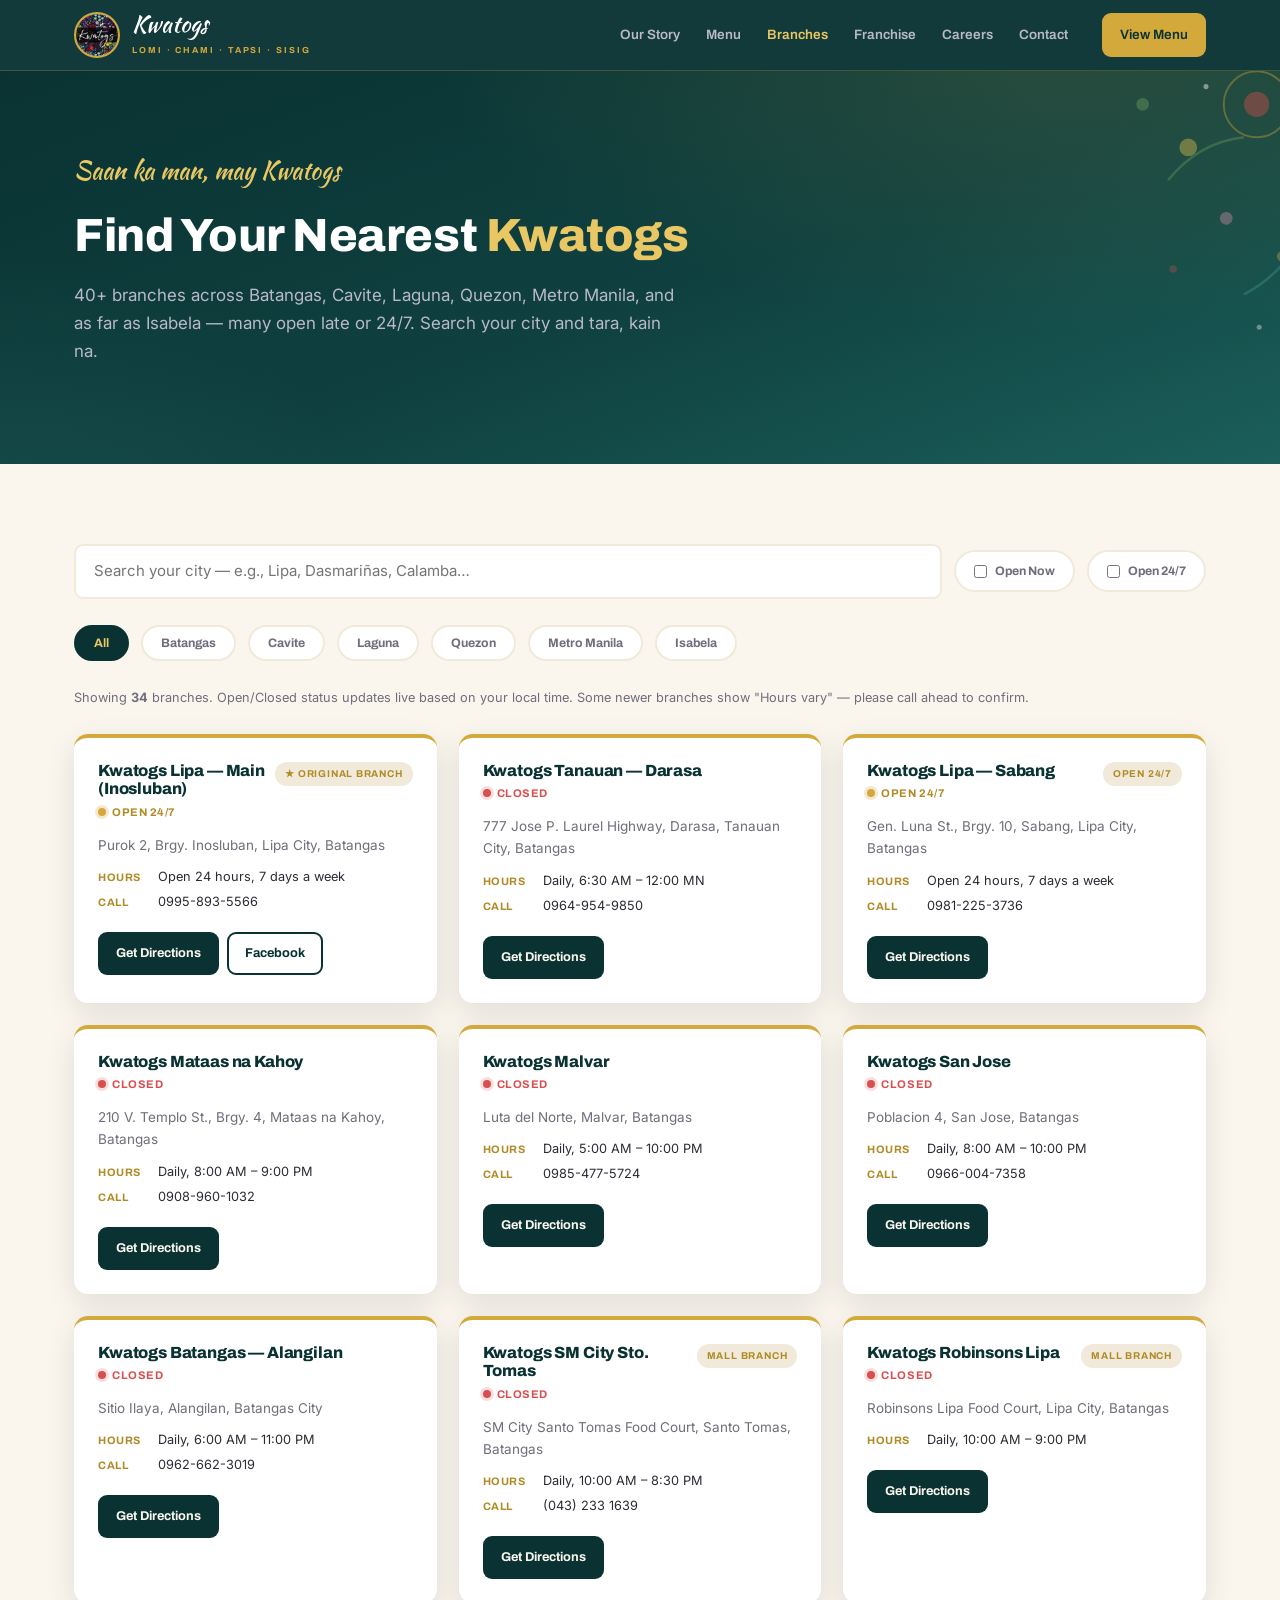
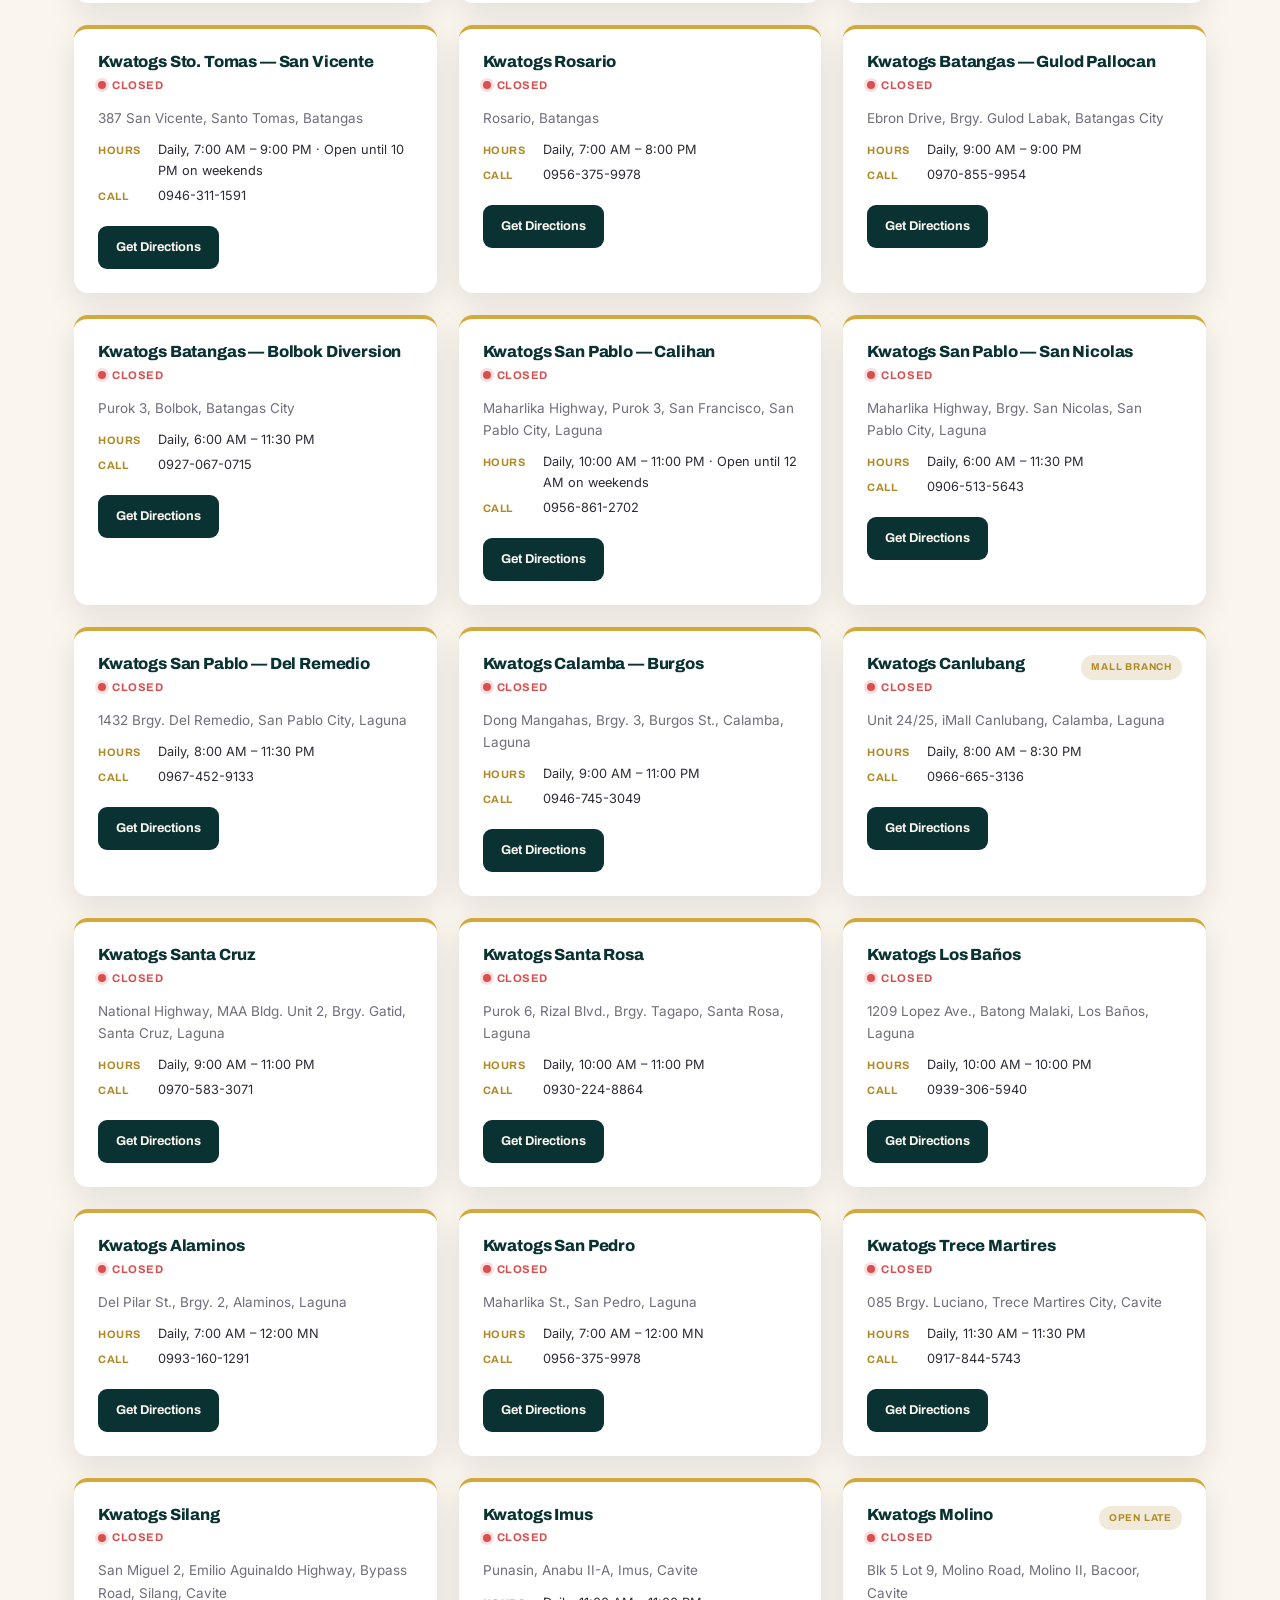
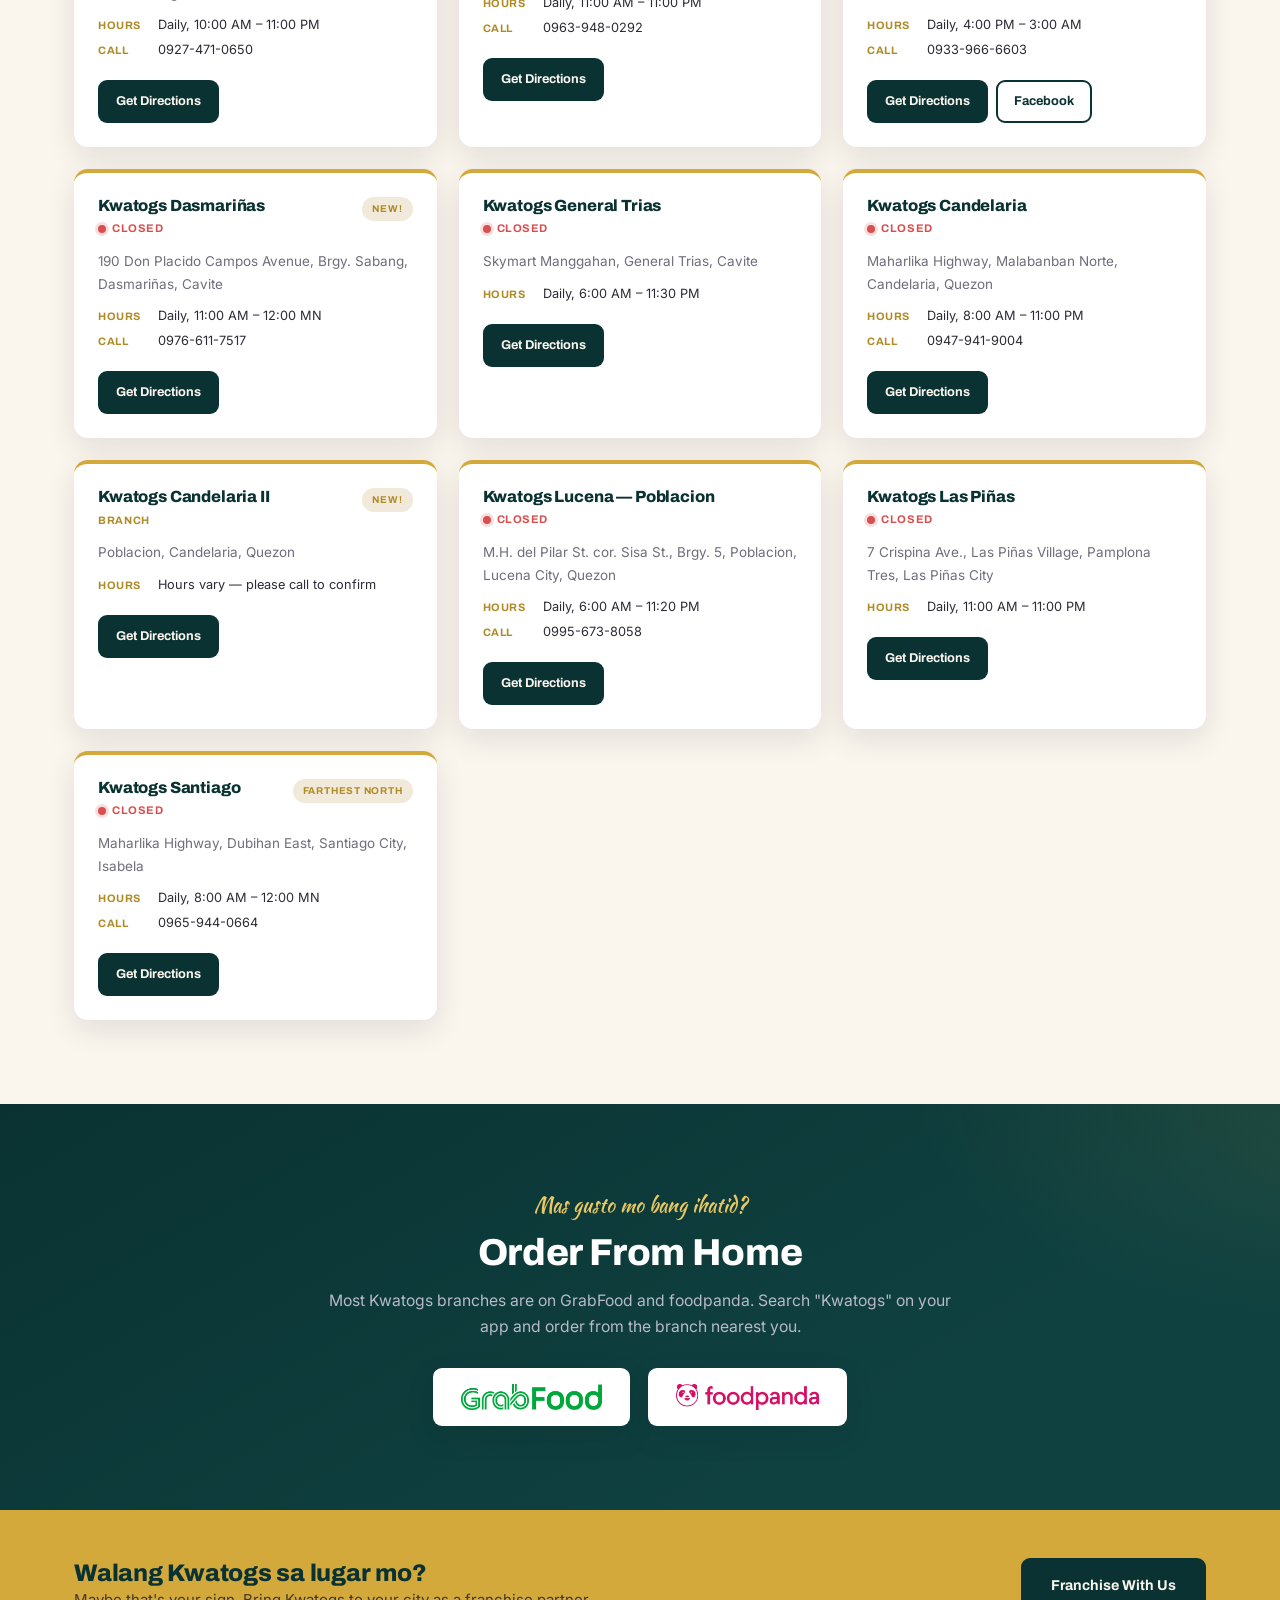
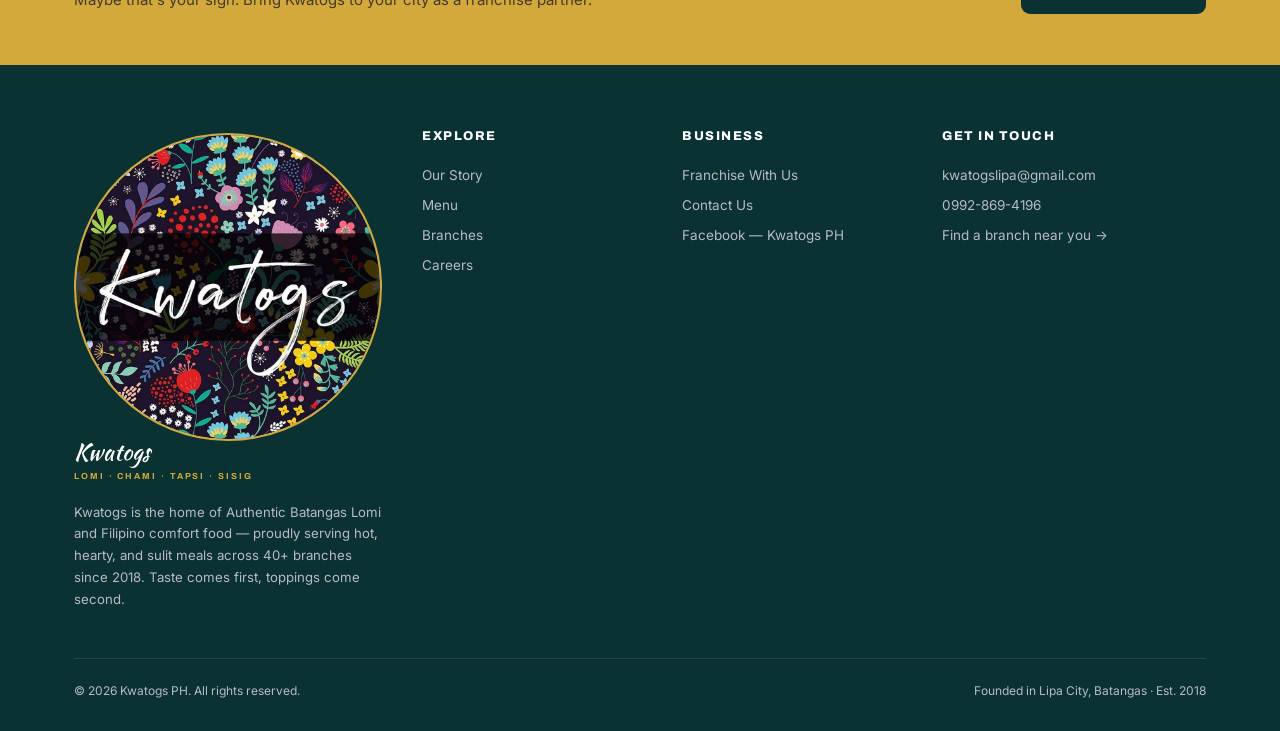
==== branches.html @ 147e3710 "Add menu and our story pages for Kwatogs website" ====
<!DOCTYPE html>
<html lang="en">
<head>
  <meta charset="UTF-8" />
  <meta name="viewport" content="width=device-width, initial-scale=1.0" />
  <title>Branches — KWATOGS | 40+ Locations Across Batangas, CALABARZON &amp; Beyond</title>
  <meta name="description" content="Find your nearest Kwatogs branch. 40+ locations across Batangas, Cavite, Laguna, Quezon, Metro Manila and Isabela — many open late or 24/7. Dine-in, takeout, and delivery." />
  <link rel="preconnect" href="https://fonts.googleapis.com" />
  <link rel="preconnect" href="https://fonts.gstatic.com" crossorigin />
  <link href="https://fonts.googleapis.com/css2?family=Archivo:wght@600;700;800;900&family=Inter:wght@400;500;600&family=Kaushan+Script&display=swap" rel="stylesheet" />
  <link rel="icon" type="image/png" href="assets/img/favicon.png" />
  <link rel="stylesheet" href="assets/css/style.css" />
</head>
<body>

  <header class="site-header">
    <nav class="nav">
      <a class="brand" href="index.html">
        <span class="logo-badge"></span>
        <span>
          <span class="brand-name">Kwatogs</span>
          <span class="brand-tag">Lomi · Chami · Tapsi · Sisig</span>
        </span>
      </a>
      <button class="nav-toggle" aria-label="Open menu">☰</button>
      <div class="nav-links">
        <a href="our-story.html">Our Story</a>
        <a href="menu.html">Menu</a>
        <a href="branches.html" class="active">Branches</a>
        <a href="franchise.html">Franchise</a>
        <a href="careers.html">Careers</a>
        <a href="contact.html">Contact</a>
        <a class="btn btn-gold btn-sm nav-cta" href="menu.html">View Menu</a>
      </div>
    </nav>
  </header>

  <section class="hero page-hero">
    <span class="floral-corner floral-tr"></span>
    <div class="container">
      <div class="hero-inner">
        <span class="eyebrow">Saan ka man, may Kwatogs</span>
        <h1>Find Your Nearest <em>Kwatogs</em></h1>
        <p class="lede">
          40+ branches across Batangas, Cavite, Laguna, Quezon, Metro Manila, and as far as
          Isabela — many open late or 24/7. Search your city and tara, kain na.
        </p>
      </div>
    </div>
  </section>

  <section style="padding-top: 50px;">
    <div class="container">
      <div class="finder-controls">
        <input type="search" id="branch-search" placeholder="Search your city — e.g., Lipa, Dasmariñas, Calamba…" aria-label="Search branches" />
        <label class="chip" style="display:inline-flex;align-items:center;gap:8px;">
          <input type="checkbox" id="filter-open" /> Open Now
        </label>
        <label class="chip" style="display:inline-flex;align-items:center;gap:8px;">
          <input type="checkbox" id="filter-247" /> Open 24/7
        </label>
      </div>
      <div class="finder-controls" id="province-chips" style="margin-top: 0;">
        <!-- Province chips injected by main.js -->
      </div>

      <p class="finder-note" style="margin-bottom: 26px;">
        Showing <strong><span id="branch-count">34</span></strong> branches.
        Open/Closed status updates live based on your local time. Some newer branches show
        "Hours vary" — please call ahead to confirm.
      </p>

      <div class="grid-3" id="branch-grid">
        <!-- Branch cards injected by main.js -->
      </div>
    </div>
  </section>

  <!-- DELIVERY STRIP -->
  <section class="on-dark">
    <div class="container center">
      <span class="eyebrow">Mas gusto mo bang ihatid?</span>
      <h2 class="section-title">Order From Home</h2>
      <p class="section-sub" style="margin: 0 auto;">
        Most Kwatogs branches are on GrabFood and foodpanda. Search "Kwatogs" on your app
        and order from the branch nearest you.
      </p>
      <div class="delivery-logos" style="justify-content: center;">
        <a class="delivery-btn" href="https://food.grab.com/ph/en/" target="_blank" rel="noopener" aria-label="Order on GrabFood">
          <img class="delivery-logo" src="assets/img/grabfood.png" alt="GrabFood" />
        </a>
        <a class="delivery-btn" href="https://www.foodpanda.ph/" target="_blank" rel="noopener" aria-label="Order on foodpanda">
          <img class="delivery-logo" src="assets/img/foodpanda.png" alt="foodpanda" />
        </a>
      </div>
    </div>
  </section>

  <!-- FRANCHISE STRIP -->
  <div class="careers-band">
    <div class="container wrap">
      <div>
        <h2>Walang Kwatogs sa lugar mo?</h2>
        <p>Maybe that's your sign. Bring Kwatogs to your city as a franchise partner.</p>
      </div>
      <a class="btn btn-dark" href="franchise.html">Franchise With Us</a>
    </div>
  </div>

  <footer class="site-footer">
    <div class="container">
      <div class="footer-grid">
        <div class="footer-brand">
          <a class="brand" href="index.html">
            <span class="logo-badge"></span>
            <span>
              <span class="brand-name">Kwatogs</span>
              <span class="brand-tag">Lomi · Chami · Tapsi · Sisig</span>
            </span>
          </a>
          <p>
            Kwatogs is the home of Authentic Batangas Lomi and Filipino comfort food — proudly
            serving hot, hearty, and sulit meals across 40+ branches since 2018. Taste comes
            first, toppings come second.
          </p>
        </div>
        <div>
          <h4>Explore</h4>
          <a href="our-story.html">Our Story</a>
          <a href="menu.html">Menu</a>
          <a href="branches.html">Branches</a>
          <a href="careers.html">Careers</a>
        </div>
        <div>
          <h4>Business</h4>
          <a href="franchise.html">Franchise With Us</a>
          <a href="contact.html">Contact Us</a>
          <a href="https://www.facebook.com/KwatogsLipa" target="_blank" rel="noopener">Facebook — Kwatogs PH</a>
        </div>
        <div>
          <h4>Get in Touch</h4>
          <a href="mailto:kwatogslipa@gmail.com">kwatogslipa@gmail.com</a>
          <a href="tel:09928694196">0992-869-4196</a>
          <a href="branches.html">Find a branch near you →</a>
        </div>
      </div>
      <div class="footer-bottom">
        <span>© <span class="year"></span> Kwatogs PH. All rights reserved.</span>
        <span>Founded in Lipa City, Batangas · Est. 2018</span>
      </div>
    </div>
  </footer>

  <script src="assets/js/main.js"></script>
</body>
</html>
---- assets/css/style.css ----
/* ==========================================================
   KWATOGS — Official Website
   Design system: dark navy floral identity (from official logo)
   + cream canvas + gold trim (from Franchising.PH feature)
   ========================================================== */

:root {
  /* Foundation: deep emerald-teal, matched to the Franchising.PH feature spread.
     (--navy* names kept for compatibility; values are now teal tones.) */
  --ink: #0a3232;
  --navy: #0f4140;
  --navy-2: #14504d;
  --navy-3: #1b5f5a;
  --cream: #faf6ee;
  --cream-2: #f1eada;
  --gold: #d4a93c;
  --gold-bright: #e9c764;
  --gold-deep: #b08a25;
  --red: #d94f4f;
  --teal: #56b8ae;
  --pink: #e08fb2;
  --yellow: #f2c94c;
  --leaf: #7fb069;
  --text: #2b2b35;
  --muted: #6e6e7c;
  --muted-on-dark: #b9b9c9;
  --white: #ffffff;
  --radius: 14px;
  --radius-sm: 9px;
  --shadow: 0 10px 30px rgba(20, 20, 31, 0.10);
  --shadow-lg: 0 18px 50px rgba(20, 20, 31, 0.18);
  --maxw: 1180px;
}

* { margin: 0; padding: 0; box-sizing: border-box; }

html { scroll-behavior: smooth; font-size: 15px; }

body {
  overflow-x: hidden;
  font-family: "Inter", system-ui, -apple-system, sans-serif;
  font-size: 1rem;
  line-height: 1.65;
  color: var(--text);
  background: var(--cream);
  -webkit-font-smoothing: antialiased;
}

h1, h2, h3, h4 {
  font-family: "Archivo", system-ui, sans-serif;
  font-weight: 800;
  line-height: 1.15;
  letter-spacing: -0.01em;
  color: var(--ink);
}

.script {
  font-family: "Kaushan Script", cursive;
  font-weight: 400;
  letter-spacing: 0.01em;
}

a { color: inherit; text-decoration: none; }
img { max-width: 100%; display: block; }
ul { list-style: none; }

.container { max-width: var(--maxw); margin: 0 auto; padding: 0 24px; }

section { padding: 84px 0; }

.eyebrow {
  display: inline-block;
  font-family: "Kaushan Script", cursive;
  font-size: 1.35rem;
  color: var(--gold-deep);
  margin-bottom: 10px;
}
.on-dark .eyebrow { color: var(--gold-bright); }

.section-title { font-size: clamp(1.7rem, 3.4vw, 2.5rem); margin-bottom: 14px; }
.section-sub { color: var(--muted); max-width: 640px; font-size: 1.05rem; }
.on-dark .section-title { color: var(--white); }
.on-dark .section-sub { color: var(--muted-on-dark); }

.center { text-align: center; }
.center .section-sub { margin: 0 auto; }

/* ---------- Buttons ---------- */
.btn {
  display: inline-flex;
  align-items: center;
  gap: 8px;
  font-family: "Archivo", sans-serif;
  font-weight: 700;
  font-size: 0.95rem;
  padding: 14px 28px;
  border-radius: var(--radius-sm);
  border: 2px solid transparent;
  cursor: pointer;
  transition: transform 0.15s ease, background 0.15s ease, color 0.15s ease, border-color 0.15s ease;
}
.btn:hover { transform: translateY(-2px); }
.btn-gold { background: var(--gold); color: var(--ink); }
.btn-gold:hover { background: var(--gold-bright); }
.btn-outline-light { border-color: rgba(255,255,255,0.55); color: var(--white); }
.btn-outline-light:hover { border-color: var(--gold-bright); color: var(--gold-bright); }
.btn-outline-dark { border-color: var(--ink); color: var(--ink); }
.btn-outline-dark:hover { background: var(--ink); color: var(--cream); }
.btn-dark { background: var(--ink); color: var(--cream); }
.btn-dark:hover { background: var(--navy-3); }
.btn-sm { padding: 9px 16px; font-size: 0.85rem; }

/* ---------- Header / Nav ---------- */
.site-header {
  position: sticky;
  top: 0;
  z-index: 100;
  background: rgba(10, 50, 50, 0.96);
  backdrop-filter: blur(8px);
  border-bottom: 1px solid rgba(212, 169, 60, 0.25);
}
.nav {
  max-width: var(--maxw);
  margin: 0 auto;
  padding: 12px 24px;
  display: flex;
  align-items: center;
  gap: 28px;
}
.brand { display: flex; align-items: center; gap: 12px; }
.brand .logo-badge { width: 46px; height: 46px; flex-shrink: 0; }
.logo-badge img {
  display: block;
  width: 100%;
  height: 100%;
  border-radius: 50%;
  object-fit: cover;
  border: 2px solid var(--gold);
}
.brand-name {
  font-family: "Kaushan Script", cursive;
  font-size: 1.55rem;
  color: var(--white);
  line-height: 1;
}
.brand-tag {
  display: block;
  font-family: "Archivo", sans-serif;
  font-size: 0.58rem;
  font-weight: 700;
  letter-spacing: 0.22em;
  color: var(--gold);
  text-transform: uppercase;
  margin-top: 3px;
  white-space: nowrap;
}
.nav-links { display: flex; gap: 26px; margin-left: auto; align-items: center; }
.nav-links a {
  font-family: "Archivo", sans-serif;
  font-weight: 600;
  font-size: 0.9rem;
  color: var(--muted-on-dark);
  transition: color 0.15s;
  white-space: nowrap;
}
.nav-links a:hover, .nav-links a.active { color: var(--gold-bright); }
/* The gold CTA button must keep dark text in all states — it's an <a> inside
   .nav-links, so override the link-hover color (placed after for the tie-break). */
.nav-links a.nav-cta { margin-left: 8px; color: var(--ink); }
.nav-links a.nav-cta:hover { color: var(--ink); }
.nav-toggle {
  display: none;
  margin-left: auto;
  background: none;
  border: none;
  color: var(--white);
  font-size: 1.7rem;
  cursor: pointer;
  line-height: 1;
}

/* ---------- Hero ---------- */
.hero {
  position: relative;
  background:
    radial-gradient(1100px 500px at 85% -10%, rgba(212,169,60,0.14), transparent 60%),
    radial-gradient(700px 420px at -5% 110%, rgba(86,184,174,0.10), transparent 60%),
    linear-gradient(160deg, var(--ink) 0%, var(--navy) 55%, var(--navy-3) 100%);
  color: var(--white);
  padding: 110px 0 90px;
  overflow: hidden;
}
.hero-inner { position: relative; z-index: 2; max-width: 760px; }
.hero .eyebrow { font-size: 1.6rem; color: var(--gold-bright); }
.hero h1 {
  font-size: clamp(2.3rem, 5.5vw, 3.9rem);
  color: var(--white);
  margin: 8px 0 20px;
}
.hero h1 em { font-style: normal; color: var(--gold-bright); }
.hero p.lede { font-size: 1.13rem; color: var(--muted-on-dark); max-width: 600px; margin-bottom: 34px; }
.hero-ctas { display: flex; gap: 14px; flex-wrap: wrap; }
/* Faded lomi photo accent on the right of the hero — adds depth behind the text.
   The left fade is a CSS mask (not baked into the image) so it stays smooth even
   though the image is `cover`-cropped. Low opacity + desaturation blends it into teal. */
.hero-photo {
  position: absolute;
  top: 0;
  right: 0;
  bottom: 0;
  width: 50%;
  max-width: 720px;
  background: url("../img/hero-lomi.png") center right / cover no-repeat;
  opacity: 0.32;
  filter: saturate(0.8) contrast(0.95);
  z-index: 1;
  pointer-events: none;
  -webkit-mask-image: linear-gradient(to right, transparent 0%, rgba(0,0,0,0.6) 50%, #000 100%);
  mask-image: linear-gradient(to right, transparent 0%, rgba(0,0,0,0.6) 50%, #000 100%);
}

.floral-corner { position: absolute; opacity: 0.85; pointer-events: none; }
.floral-tr { top: -30px; right: -40px; width: 380px; }
.floral-bl { bottom: -50px; left: -50px; width: 300px; transform: rotate(180deg); opacity: 0.5; }

.trust-strip {
  position: relative;
  z-index: 2;
  margin-top: 64px;
  padding-top: 30px;
  border-top: 1px solid rgba(255,255,255,0.14);
  display: flex;
  gap: 48px;
  flex-wrap: wrap;
}
.trust-item .num {
  font-family: "Archivo", sans-serif;
  font-weight: 900;
  font-size: 1.7rem;
  color: var(--gold-bright);
  display: block;
  line-height: 1.1;
}
.trust-item .lbl { font-size: 0.82rem; color: var(--muted-on-dark); letter-spacing: 0.04em; }

/* Inner-page hero (smaller) */
.page-hero { padding: 80px 0 64px; }
.page-hero h1 { font-size: clamp(2rem, 4.5vw, 3.1rem); }

/* ---------- Dish cards ---------- */
.grid-4 { display: grid; grid-template-columns: repeat(4, 1fr); gap: 22px; }
.grid-3 { display: grid; grid-template-columns: repeat(3, 1fr); gap: 22px; }
.grid-2 { display: grid; grid-template-columns: repeat(2, 1fr); gap: 22px; }

.dish-card {
  background: var(--white);
  border-radius: var(--radius);
  overflow: hidden;
  box-shadow: var(--shadow);
  transition: transform 0.2s ease, box-shadow 0.2s ease;
  display: flex;
  flex-direction: column;
}
.dish-card:hover { transform: translateY(-5px); box-shadow: var(--shadow-lg); }

/* Stylized dish art — replace with real food photography at launch */
.dish-art {
  position: relative;
  height: 185px;
  display: flex;
  align-items: center;
  justify-content: center;
}
.dish-art::after {
  content: "";
  width: 86px;
  height: 86px;
  background: url("data:image/svg+xml,%3Csvg xmlns='http://www.w3.org/2000/svg' viewBox='0 0 64 64' fill='none' stroke='white' stroke-width='2.4' stroke-linecap='round'%3E%3Cpath d='M8 31h48a24 24 0 0 1-48 0Z'/%3E%3Cpath d='M14 31c4-7 10-10 18-10s14 3 18 10'/%3E%3Cpath d='M25 16c0-3 2-3 2-6M33 17c0-3 2-3 2-6M41 16c0-3 2-3 2-6'/%3E%3Cpath d='M22 56h20M26 50h12' stroke-opacity='.7'/%3E%3C/svg%3E") center/contain no-repeat;
  opacity: 0.95;
}
.dish-art .tag {
  position: absolute;
  top: 12px;
  left: 12px;
  z-index: 2;
  background: rgba(10,50,50,0.8);
  color: var(--gold-bright);
  font-family: "Archivo", sans-serif;
  font-size: 0.68rem;
  font-weight: 700;
  letter-spacing: 0.1em;
  text-transform: uppercase;
  padding: 5px 10px;
  border-radius: 30px;
}

/* Real food photography in a dish card (overrides the stylized gradient art) */
.dish-art.has-photo { height: 205px; background: none; }
.dish-art.has-photo::after { content: none; }
.dish-art.has-photo img {
  position: absolute;
  inset: 0;
  width: 100%;
  height: 100%;
  object-fit: cover;
}
.dish-card:hover .dish-art.has-photo img { transform: scale(1.04); }
.dish-art.has-photo img { transition: transform 0.3s ease; }
.art-lomi      { background: linear-gradient(135deg, #b97b2a, #8a5419 60%, #6e3f10); }
.art-chami     { background: linear-gradient(135deg, #c8552e, #a03c22 60%, #7e2a17); }
.art-guisado   { background: linear-gradient(135deg, #4a3326, #33231a 60%, #241710); }
.art-goto      { background: linear-gradient(135deg, #d9a93f, #b3852a 60%, #8f6618); }
.art-sisig     { background: linear-gradient(135deg, #55555f, #3a3a45 60%, #28282f); }
.art-silog     { background: linear-gradient(135deg, #c2742f, #9c5a20 60%, #7a4416); }
.art-bilao     { background: linear-gradient(135deg, #a8742c, #87571d 60%, #684012); }
.art-rice      { background: linear-gradient(135deg, #8d6b35, #6f5226 60%, #543c19); }
.art-sides     { background: linear-gradient(135deg, #7c5a3a, #5f432a 60%, #46301d); }
.art-drinks    { background: linear-gradient(135deg, #3f7269, #2e5953 60%, #20413c); }

.dish-body { padding: 20px 22px 24px; flex: 1; display: flex; flex-direction: column; }
.dish-body h3 { font-size: 1.12rem; margin-bottom: 6px; }
.dish-body p { font-size: 0.92rem; color: var(--muted); flex: 1; }
.dish-body .more {
  margin-top: 14px;
  font-family: "Archivo", sans-serif;
  font-weight: 700;
  font-size: 0.85rem;
  color: var(--gold-deep);
}
.dish-card:hover .more { color: var(--ink); }

/* ---------- Story strip ---------- */
.story-strip { background: var(--cream-2); }
.story-grid { display: grid; grid-template-columns: 1.1fr 0.9fr; gap: 56px; align-items: center; }
.story-grid blockquote {
  font-family: "Kaushan Script", cursive;
  font-size: 1.5rem;
  color: var(--ink);
  border-left: 4px solid var(--gold);
  padding-left: 20px;
  margin: 24px 0;
  line-height: 1.5;
}
.story-photo {
  background: linear-gradient(150deg, var(--navy), var(--navy-3));
  border-radius: var(--radius);
  min-height: 360px;
  display: flex;
  flex-direction: column;
  align-items: center;
  justify-content: center;
  gap: 16px;
  color: var(--muted-on-dark);
  text-align: center;
  padding: 30px;
  box-shadow: var(--shadow-lg);
}
.story-photo .logo-badge { width: 130px; height: 130px; }
.story-photo .caption { font-size: 0.85rem; max-width: 280px; }
.story-photo.photo-frame { padding: 0; overflow: hidden; }
.story-photo.photo-frame .photo {
  width: 100%;
  height: 100%;
  min-height: 360px;
  object-fit: cover;
  object-position: top center;
}

/* ---------- Signage band ---------- */
.signage-band {
  background: var(--ink);
  padding: 34px 0;
  border-top: 1px solid rgba(212,169,60,0.3);
  border-bottom: 1px solid rgba(212,169,60,0.3);
}
.signage-band .wrap {
  display: flex;
  justify-content: center;
  align-items: center;
  gap: 26px;
  flex-wrap: wrap;
  font-family: "Archivo", sans-serif;
  font-weight: 900;
  font-size: clamp(1.2rem, 3vw, 1.9rem);
  letter-spacing: 0.14em;
  color: var(--white);
}
.signage-band .x { color: var(--gold); font-size: 0.8em; }

/* ---------- Branch cards ---------- */
.branch-card {
  background: var(--white);
  border-radius: var(--radius);
  box-shadow: var(--shadow);
  padding: 24px;
  display: flex;
  flex-direction: column;
  gap: 10px;
  border-top: 4px solid var(--gold);
}
.branch-card .top { display: flex; justify-content: space-between; align-items: flex-start; gap: 10px; }
.branch-card h3 { font-size: 1.08rem; }
.branch-card .badge {
  font-family: "Archivo", sans-serif;
  font-size: 0.66rem;
  font-weight: 700;
  letter-spacing: 0.08em;
  text-transform: uppercase;
  padding: 4px 10px;
  border-radius: 30px;
  background: var(--cream-2);
  color: var(--gold-deep);
  white-space: nowrap;
}
.status {
  display: inline-flex;
  align-items: center;
  gap: 6px;
  font-family: "Archivo", sans-serif;
  font-size: 0.74rem;
  font-weight: 700;
  letter-spacing: 0.05em;
  text-transform: uppercase;
}
.status::before { content: ""; width: 8px; height: 8px; border-radius: 50%; }
.status.open { color: #1d7a4f; }
.status.open::before { background: #2eaa6e; box-shadow: 0 0 0 3px rgba(46,170,110,0.2); }
.status.closed { color: var(--red); }
.status.closed::before { background: var(--red); box-shadow: 0 0 0 3px rgba(217,79,79,0.18); }
.status.always { color: var(--gold-deep); }
.status.always::before { background: var(--gold); box-shadow: 0 0 0 3px rgba(212,169,60,0.25); }
.branch-est {
  font-family: "Archivo", sans-serif;
  font-size: 0.72rem;
  font-weight: 700;
  letter-spacing: 0.06em;
  text-transform: uppercase;
  color: var(--gold-deep);
}
.branch-card .addr { font-size: 0.9rem; color: var(--muted); }
.branch-card .meta { font-size: 0.85rem; color: var(--text); display: flex; flex-direction: column; gap: 4px; }
.branch-card .meta span { display: flex; gap: 8px; align-items: baseline; }
.branch-card .meta .ico { color: var(--gold-deep); font-family: "Archivo", sans-serif; font-weight: 700; font-size: 0.72rem; min-width: 52px; text-transform: uppercase; letter-spacing: 0.05em; }
.branch-card .services { display: flex; gap: 6px; flex-wrap: wrap; margin-top: 2px; }
.branch-card .services li {
  font-size: 0.72rem;
  font-weight: 600;
  background: var(--cream);
  border: 1px solid var(--cream-2);
  padding: 3px 10px;
  border-radius: 30px;
  color: var(--muted);
}
.branch-card .actions { display: flex; gap: 8px; flex-wrap: wrap; margin-top: 10px; }

/* Branch finder controls */
.finder-controls {
  display: flex;
  gap: 12px;
  flex-wrap: wrap;
  align-items: center;
  margin: 30px 0 26px;
}
.finder-controls input[type="search"] {
  flex: 1;
  min-width: 230px;
  padding: 13px 18px;
  border: 2px solid var(--cream-2);
  border-radius: var(--radius-sm);
  font: inherit;
  background: var(--white);
}
.finder-controls input[type="search"]:focus { outline: none; border-color: var(--gold); }
.chip {
  font-family: "Archivo", sans-serif;
  font-weight: 700;
  font-size: 0.82rem;
  padding: 9px 18px;
  border-radius: 30px;
  border: 2px solid var(--cream-2);
  background: var(--white);
  color: var(--muted);
  cursor: pointer;
  transition: all 0.15s;
}
.chip:hover { border-color: var(--gold); color: var(--ink); }
.chip.active { background: var(--ink); border-color: var(--ink); color: var(--gold-bright); }
.finder-note { font-size: 0.85rem; color: var(--muted); margin-top: 18px; }

/* ---------- Dark sections ---------- */
.on-dark {
  background:
    radial-gradient(900px 400px at 110% 0%, rgba(212,169,60,0.10), transparent 55%),
    linear-gradient(150deg, var(--ink), var(--navy) 70%);
  color: var(--muted-on-dark);
}

/* ---------- Delivery ---------- */
.delivery-logos { display: flex; gap: 18px; flex-wrap: wrap; margin-top: 28px; }
.delivery-btn {
  display: flex;
  align-items: center;
  justify-content: center;
  background: var(--white);
  border-radius: var(--radius-sm);
  padding: 16px 28px;
  box-shadow: var(--shadow);
  transition: transform 0.15s;
}
.delivery-btn:hover { transform: translateY(-3px); }
.delivery-logo { height: 26px; width: auto; display: block; }

/* ---------- Franchise CTA ---------- */
.franchise-cta { background: var(--cream-2); }
.fr-grid { display: grid; grid-template-columns: 1fr 1fr; gap: 56px; align-items: center; }
.fr-stats { display: grid; grid-template-columns: repeat(3, 1fr); gap: 18px; margin: 28px 0; }
.fr-stat {
  background: var(--white);
  border-radius: var(--radius-sm);
  padding: 18px;
  text-align: center;
  box-shadow: var(--shadow);
}
.fr-stat .num { font-family: "Archivo", sans-serif; font-weight: 900; font-size: 1.6rem; color: var(--gold-deep); display: block; }
.fr-stat .lbl { font-size: 0.78rem; color: var(--muted); }

/* ---------- Testimonials ---------- */
.testi-card {
  background: var(--navy-2);
  border-radius: var(--radius);
  padding: 28px;
  border: 1px solid rgba(212,169,60,0.18);
}
.testi-card p { font-size: 0.97rem; color: var(--white); margin-bottom: 16px; }
.testi-card .who { font-family: "Archivo", sans-serif; font-weight: 700; font-size: 0.85rem; color: var(--gold-bright); }
.testi-card .where { font-size: 0.78rem; color: var(--muted-on-dark); }
.stars { color: var(--gold-bright); letter-spacing: 3px; margin-bottom: 12px; }

/* ---------- Careers band ---------- */
.careers-band { background: var(--gold); padding: 48px 0; }
.careers-band .wrap { display: flex; align-items: center; justify-content: space-between; gap: 24px; flex-wrap: wrap; }
.careers-band h2 { font-size: 1.6rem; color: var(--ink); }
.careers-band p { color: rgba(20,20,31,0.75); }

/* ---------- Menu page ---------- */
.menu-tabs {
  position: sticky;
  top: 70px;
  z-index: 50;
  background: var(--cream);
  border-bottom: 2px solid var(--cream-2);
  padding: 14px 0;
}
.menu-tabs .wrap { display: flex; gap: 10px; overflow-x: auto; padding-bottom: 4px; }
.menu-tabs a {
  white-space: nowrap;
  font-family: "Archivo", sans-serif;
  font-weight: 700;
  font-size: 0.84rem;
  padding: 8px 16px;
  border-radius: 30px;
  border: 2px solid var(--cream-2);
  background: var(--white);
  color: var(--muted);
  transition: all 0.15s;
}
.menu-tabs a:hover { border-color: var(--gold); color: var(--ink); }
.menu-section { padding: 56px 0 10px; }
.menu-section h2 { font-size: 1.7rem; display: flex; align-items: baseline; gap: 12px; flex-wrap: wrap; }
.menu-section h2 .script { font-size: 1.2rem; color: var(--gold-deep); }
.menu-section .cat-note { color: var(--muted); font-size: 0.95rem; margin: 6px 0 26px; max-width: 620px; }
.menu-items { display: grid; grid-template-columns: repeat(3, 1fr); gap: 18px; }
.menu-item {
  background: var(--white);
  border-radius: var(--radius-sm);
  padding: 20px 22px;
  box-shadow: var(--shadow);
  display: flex;
  flex-direction: column;
  gap: 6px;
}
.menu-item .row { display: flex; justify-content: space-between; align-items: baseline; gap: 12px; }
.menu-item h4 { font-size: 1.02rem; }
.menu-item .price { font-family: "Archivo", sans-serif; font-weight: 800; color: var(--gold-deep); white-space: nowrap; }
.menu-item p { font-size: 0.86rem; color: var(--muted); }
.menu-item .tags { display: flex; gap: 6px; flex-wrap: wrap; margin-top: 6px; }
.menu-item .tags span {
  font-size: 0.66rem;
  font-weight: 700;
  font-family: "Archivo", sans-serif;
  text-transform: uppercase;
  letter-spacing: 0.06em;
  padding: 3px 9px;
  border-radius: 30px;
  background: var(--cream);
  color: var(--muted);
}
.menu-item .tags .hot { background: rgba(217,79,79,0.12); color: var(--red); }
.menu-item .tags .best { background: rgba(212,169,60,0.16); color: var(--gold-deep); }
.price-note {
  background: var(--cream-2);
  border-radius: var(--radius-sm);
  padding: 16px 22px;
  font-size: 0.9rem;
  color: var(--muted);
  margin-top: 40px;
}

/* Sub-groups within a menu category (e.g. Funsitan noodle types) */
.menu-sub { margin-top: 34px; }
.menu-sub:first-of-type { margin-top: 26px; }
.menu-sub > h3 {
  font-family: "Archivo", sans-serif;
  font-size: 1rem;
  letter-spacing: 0.06em;
  text-transform: uppercase;
  color: var(--gold-deep);
  margin-bottom: 6px;
  padding-bottom: 10px;
  border-bottom: 2px solid var(--cream-2);
  display: flex;
  align-items: baseline;
  gap: 10px;
}
.menu-sub > h3 .pax { font-weight: 600; font-size: 0.78rem; color: var(--muted); letter-spacing: 0.02em; text-transform: none; }

/* Compact price list — faithful to the menu boards (name + price) */
.price-list {
  display: grid;
  grid-template-columns: repeat(2, 1fr);
  gap: 0 44px;
  margin-top: 4px;
}
.pl-row {
  display: flex;
  justify-content: space-between;
  align-items: baseline;
  gap: 14px;
  padding: 9px 0;
  border-bottom: 1px dotted #d9d1bf;
}
.pl-name { font-size: 0.94rem; color: var(--text); }
.pl-name .v { font-size: 0.76rem; color: var(--muted); margin-left: 6px; }
.pl-price {
  font-family: "Archivo", sans-serif;
  font-weight: 700;
  font-size: 0.94rem;
  color: var(--gold-deep);
  white-space: nowrap;
}
@media (max-width: 720px) {
  .price-list { grid-template-columns: 1fr; gap: 0; }
}

/* ---------- Menu — dish cards with variant pills (price-free) ---------- */
.dish-grid { display: grid; grid-template-columns: repeat(3, 1fr); gap: 18px; margin-top: 8px; }
.dish {
  background: var(--white);
  border-radius: var(--radius);
  box-shadow: var(--shadow);
  padding: 22px 24px;
  display: flex;
  flex-direction: column;
  gap: 9px;
  border-top: 3px solid var(--gold);
}
.dish h4 { font-size: 1.08rem; }
.dish .desc { font-size: 0.9rem; color: var(--muted); flex: 1; }
.dish .variants { display: flex; flex-wrap: wrap; gap: 7px; margin-top: 4px; }
.dish .variant {
  font-family: "Archivo", sans-serif;
  font-weight: 600;
  font-size: 0.78rem;
  padding: 5px 12px;
  border-radius: 30px;
  background: var(--cream);
  border: 1px solid var(--cream-2);
  color: var(--text);
}
.dish .variant.size {
  background: rgba(212,169,60,0.12);
  border-color: rgba(212,169,60,0.32);
  color: var(--gold-deep);
  font-weight: 700;
}
.dish .dish-tags { display: flex; flex-wrap: wrap; gap: 6px; }
.dish .dish-tags span {
  font-family: "Archivo", sans-serif;
  font-size: 0.64rem;
  font-weight: 700;
  text-transform: uppercase;
  letter-spacing: 0.06em;
  padding: 4px 9px;
  border-radius: 30px;
  background: var(--cream-2);
  color: var(--muted);
}
.dish .dish-tags .hot { background: rgba(217,79,79,0.12); color: var(--red); }
.dish .dish-tags .best { background: var(--gold); color: var(--ink); }

/* Ordering strip (stands in for prices) */
.order-note {
  background: var(--ink);
  color: var(--cream);
  border-radius: var(--radius);
  padding: 22px 28px;
  display: flex;
  align-items: center;
  justify-content: space-between;
  gap: 20px;
  flex-wrap: wrap;
}
.order-note p { font-size: 0.95rem; max-width: 560px; margin: 0; }
.order-note strong { color: var(--gold-bright); }
.order-note .btns { display: flex; gap: 10px; flex-wrap: wrap; }
.order-note .delivery-btn { padding: 11px 18px; }
.order-note .delivery-logo { height: 20px; }

@media (max-width: 980px) { .dish-grid { grid-template-columns: repeat(2, 1fr); } }
@media (max-width: 720px) { .dish-grid { grid-template-columns: 1fr; } }

/* ---------- Timeline (Our Story) ---------- */
.timeline { position: relative; margin-top: 40px; padding-left: 34px; }
.timeline::before {
  content: "";
  position: absolute;
  left: 9px;
  top: 6px;
  bottom: 6px;
  width: 2px;
  background: linear-gradient(var(--gold), var(--cream-2));
}
.tl-item { position: relative; padding-bottom: 38px; }
.tl-item::before {
  content: "";
  position: absolute;
  left: -32px;
  top: 6px;
  width: 16px;
  height: 16px;
  border-radius: 50%;
  background: var(--gold);
  border: 3px solid var(--cream);
  box-shadow: 0 0 0 2px var(--gold);
}
.tl-item .year {
  font-family: "Archivo", sans-serif;
  font-weight: 900;
  font-size: 0.8rem;
  letter-spacing: 0.12em;
  color: var(--gold-deep);
  text-transform: uppercase;
}
.tl-item h3 { font-size: 1.2rem; margin: 4px 0 8px; }
.tl-item p { color: var(--muted); max-width: 640px; }

/* ---------- Values ---------- */
.value-card {
  background: var(--white);
  border-radius: var(--radius);
  padding: 28px;
  box-shadow: var(--shadow);
  border-top: 4px solid var(--gold);
}
.value-card .script { font-size: 1.4rem; color: var(--gold-deep); display: block; margin-bottom: 10px; }
.value-card p { font-size: 0.92rem; color: var(--muted); }

/* ---------- Franchise page ---------- */
.inclusions { display: grid; grid-template-columns: repeat(3, 1fr); gap: 14px; margin-top: 30px; }
.inclusion {
  background: var(--white);
  border-radius: var(--radius-sm);
  padding: 16px 18px;
  box-shadow: var(--shadow);
  display: flex;
  align-items: center;
  gap: 12px;
  font-weight: 600;
  font-size: 0.92rem;
}
.inclusion::before {
  content: "✓";
  flex-shrink: 0;
  width: 26px;
  height: 26px;
  border-radius: 50%;
  background: var(--gold);
  color: var(--ink);
  font-weight: 900;
  display: flex;
  align-items: center;
  justify-content: center;
  font-size: 0.8rem;
}
.steps { display: grid; grid-template-columns: repeat(4, 1fr); gap: 18px; margin-top: 36px; }
.step {
  background: var(--navy-2);
  border-radius: var(--radius);
  padding: 26px 22px;
  border: 1px solid rgba(212,169,60,0.2);
}
.step .n {
  font-family: "Archivo", sans-serif;
  font-weight: 900;
  font-size: 2rem;
  color: var(--gold-bright);
  display: block;
  margin-bottom: 8px;
}
.step h3 { color: var(--white); font-size: 1.02rem; margin-bottom: 6px; }
.step p { font-size: 0.85rem; color: var(--muted-on-dark); }

/* ---------- Forms ---------- */
.form-card {
  background: var(--white);
  border-radius: var(--radius);
  box-shadow: var(--shadow-lg);
  padding: 38px;
}
.form-grid { display: grid; grid-template-columns: 1fr 1fr; gap: 18px; }
.field { display: flex; flex-direction: column; gap: 6px; }
.field.full { grid-column: 1 / -1; }
.field label { font-family: "Archivo", sans-serif; font-weight: 700; font-size: 0.82rem; color: var(--ink); }
.field input, .field select, .field textarea {
  font: inherit;
  padding: 12px 14px;
  border: 2px solid var(--cream-2);
  border-radius: var(--radius-sm);
  background: var(--cream);
}
.field input:focus, .field select:focus, .field textarea:focus { outline: none; border-color: var(--gold); background: var(--white); }
.form-note { font-size: 0.8rem; color: var(--muted); margin-top: 14px; }
.form-error { color: var(--red); font-weight: 600; margin-top: 16px; font-size: 0.92rem; }
.form-pending {
  margin-top: 16px;
  background: var(--cream-2);
  border-left: 4px solid var(--gold);
  border-radius: var(--radius-sm);
  padding: 14px 18px;
  font-size: 0.92rem;
  color: var(--ink);
  font-weight: 500;
}
.form-pending a { color: var(--gold-deep); font-weight: 700; text-decoration: underline; }
/* Honeypot — hidden from humans, visible to bots */
.hp-field { position: absolute; left: -9999px; width: 1px; height: 1px; opacity: 0; }

/* ---------- Footer ---------- */
.site-footer {
  background: var(--ink);
  color: var(--muted-on-dark);
  padding: 64px 0 30px;
  border-top: 3px solid var(--gold);
}
.footer-grid { display: grid; grid-template-columns: 1.4fr 1fr 1fr 1.2fr; gap: 40px; }
.footer-grid h4 {
  color: var(--white);
  font-size: 0.85rem;
  text-transform: uppercase;
  letter-spacing: 0.12em;
  margin-bottom: 16px;
}
.footer-grid a { display: block; font-size: 0.9rem; padding: 4px 0; transition: color 0.15s; }
.footer-grid a:hover { color: var(--gold-bright); }
.footer-brand p { font-size: 0.88rem; margin-top: 14px; max-width: 320px; }
.footer-bottom {
  margin-top: 48px;
  padding-top: 22px;
  border-top: 1px solid rgba(255,255,255,0.1);
  display: flex;
  justify-content: space-between;
  gap: 16px;
  flex-wrap: wrap;
  font-size: 0.8rem;
}

/* ---------- Responsive ---------- */
@media (max-width: 980px) {
  .grid-4, .grid-3 { grid-template-columns: repeat(2, 1fr); }
  .menu-items { grid-template-columns: repeat(2, 1fr); }
  .story-grid, .fr-grid { grid-template-columns: 1fr; gap: 36px; }
  .steps { grid-template-columns: repeat(2, 1fr); }
  .inclusions { grid-template-columns: repeat(2, 1fr); }
  .footer-grid { grid-template-columns: 1fr 1fr; }
}
@media (max-width: 940px) {
  .nav-links {
    display: none;
    position: absolute;
    top: 100%;
    left: 0;
    right: 0;
    flex-direction: column;
    background: var(--ink);
    padding: 18px 24px 26px;
    gap: 16px;
    border-bottom: 2px solid var(--gold);
    align-items: flex-start;
  }
  .nav-links.open { display: flex; }
  .nav-toggle { display: block; }
  .menu-tabs { top: 62px; }
}
@media (max-width: 860px) {
  /* On narrow screens the hero photo would sit under the text — dim it further */
  .hero-photo { width: 70%; opacity: 0.16; }
}
@media (max-width: 720px) {
  section { padding: 60px 0; }
  .grid-3, .grid-2 { grid-template-columns: 1fr; }
  .menu-items { grid-template-columns: 1fr; }
  .form-grid { grid-template-columns: 1fr; }
  .trust-strip { gap: 26px; }
}
@media (max-width: 520px) {
  .grid-4 { grid-template-columns: 1fr; }
  .steps, .inclusions { grid-template-columns: 1fr; }
  .footer-grid { grid-template-columns: 1fr; }
}
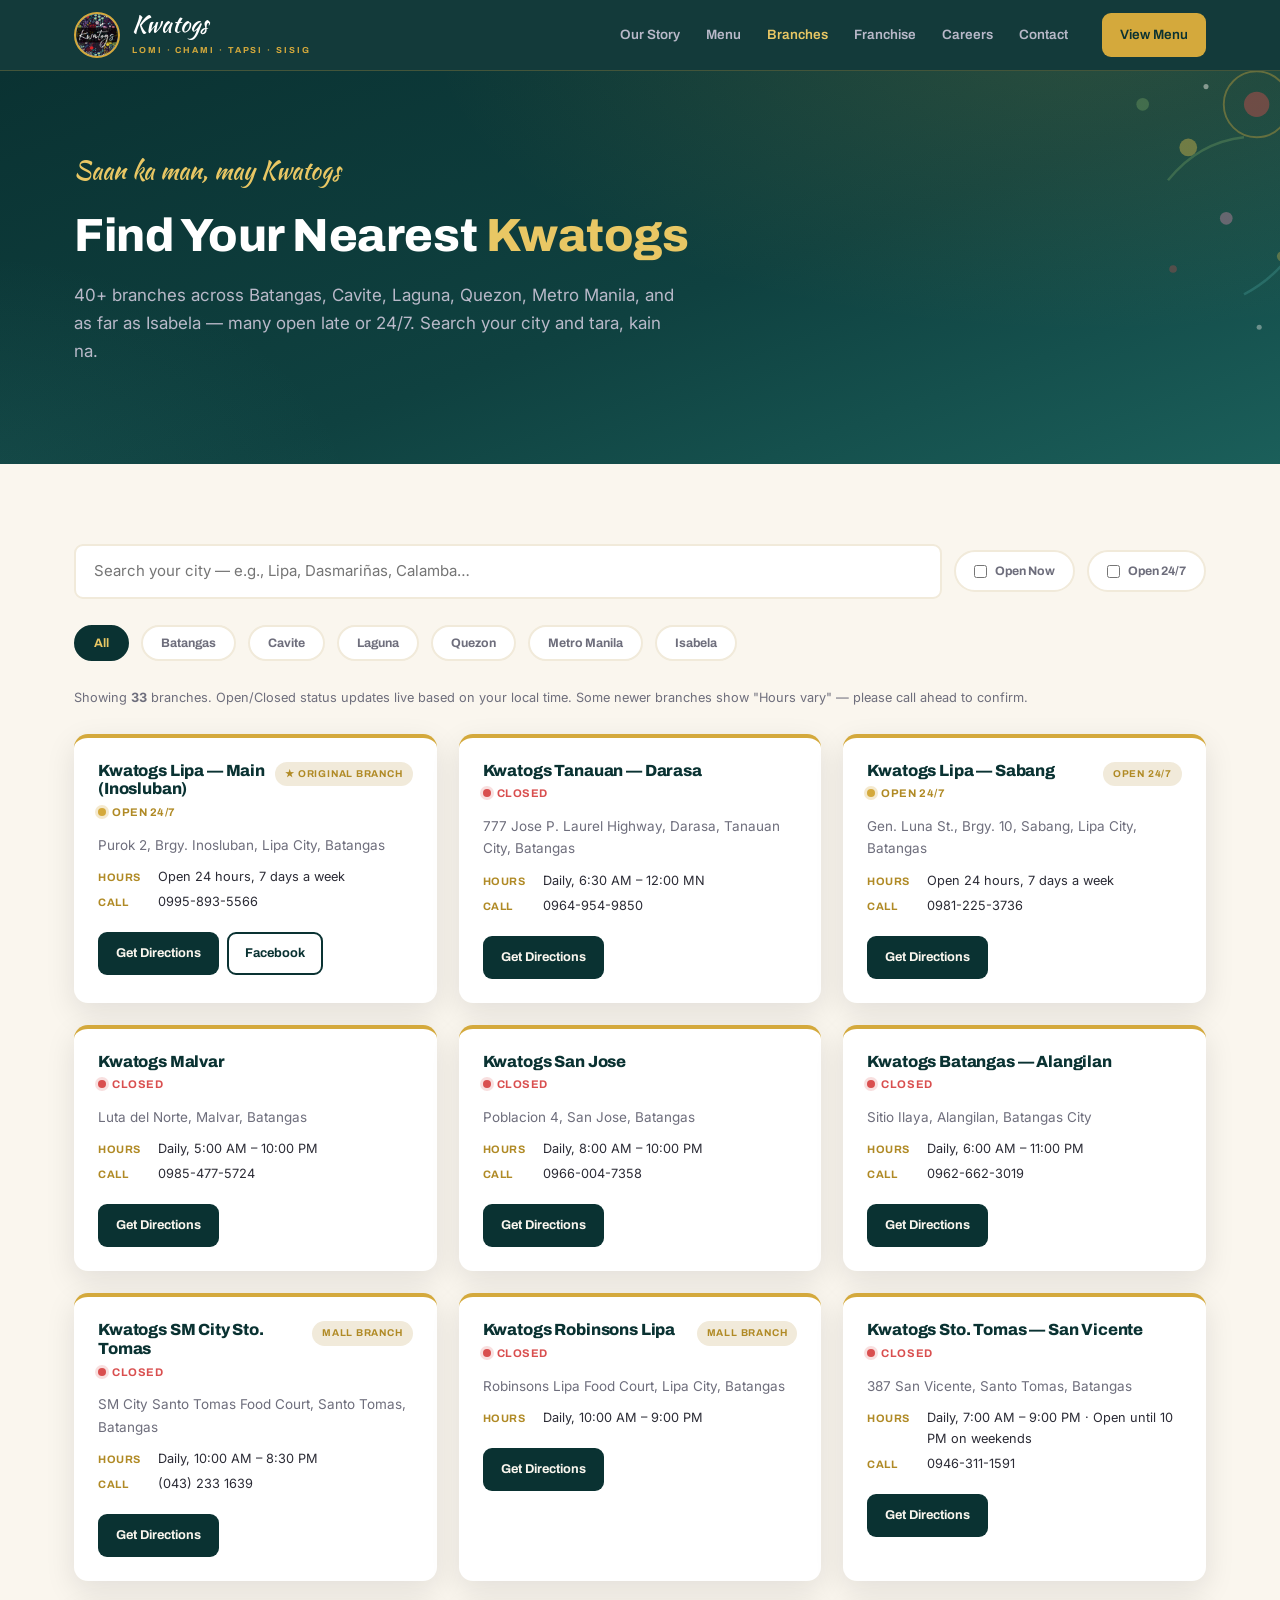
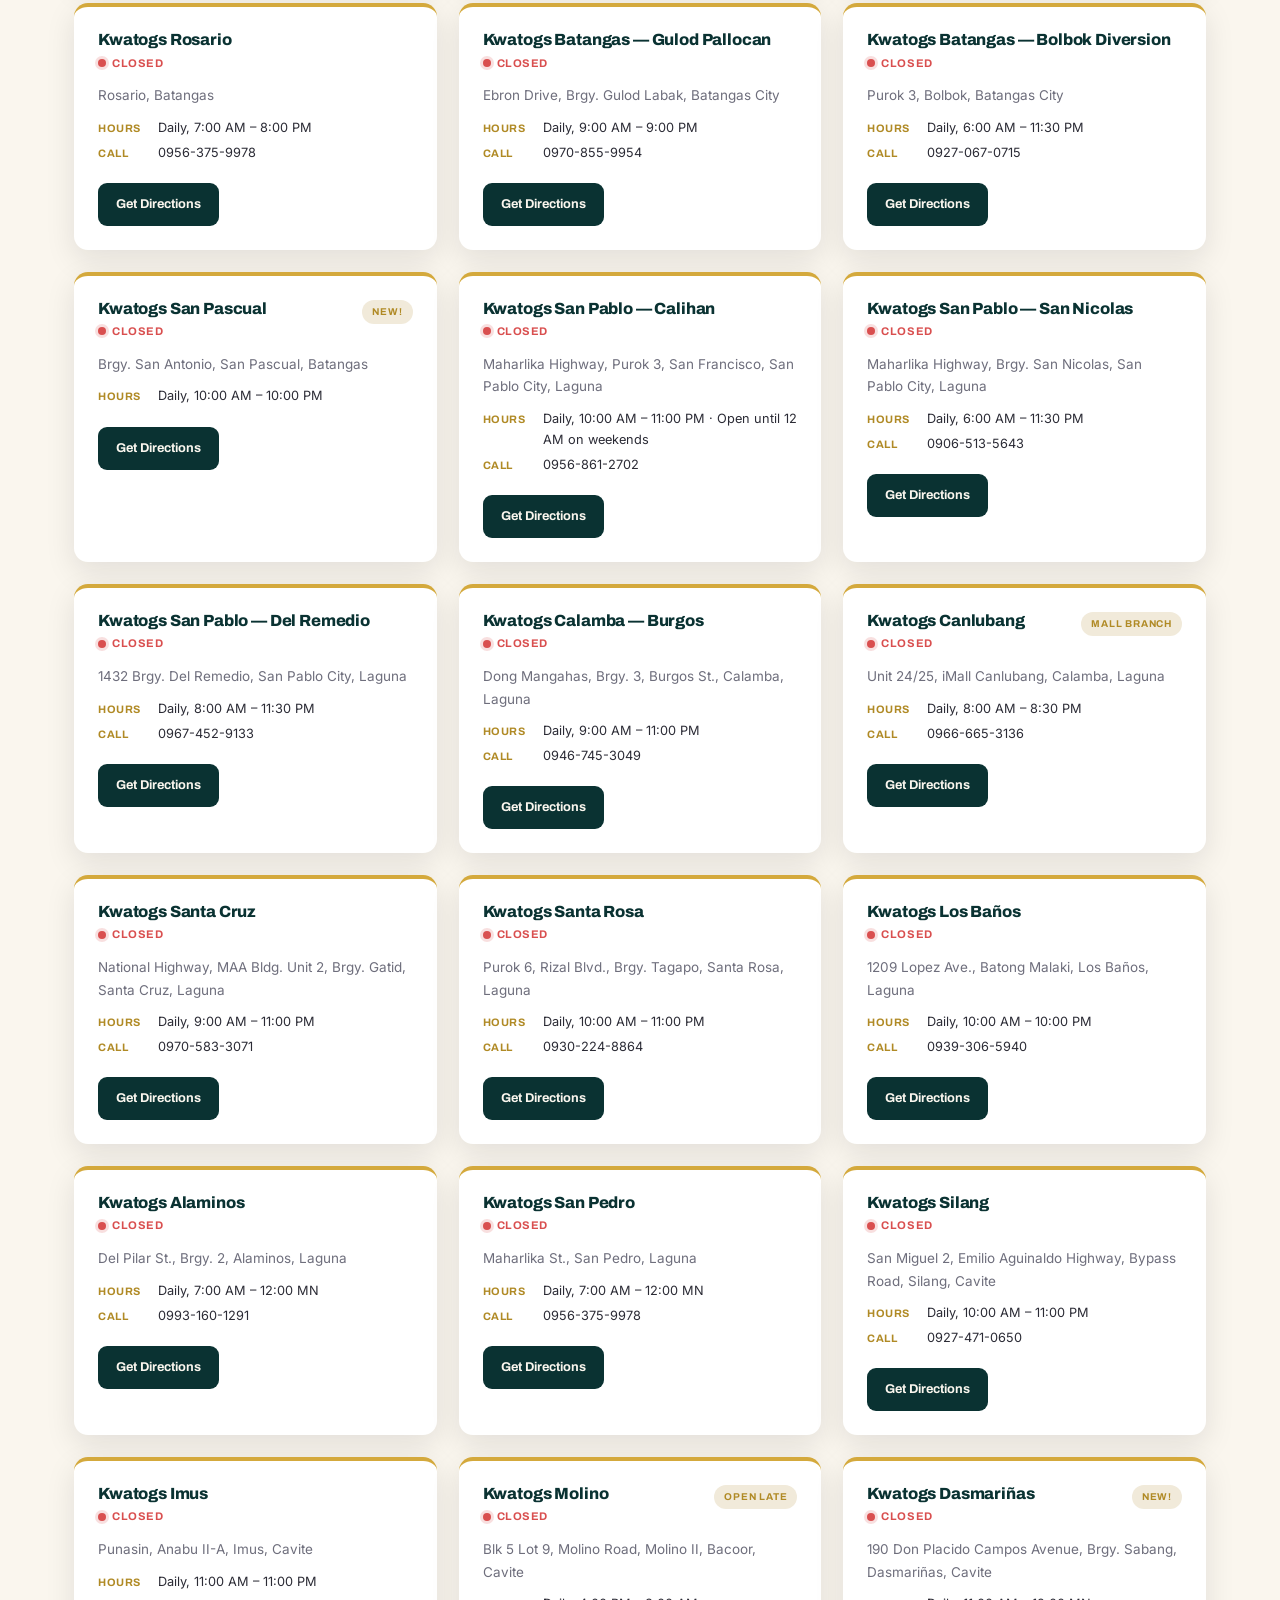
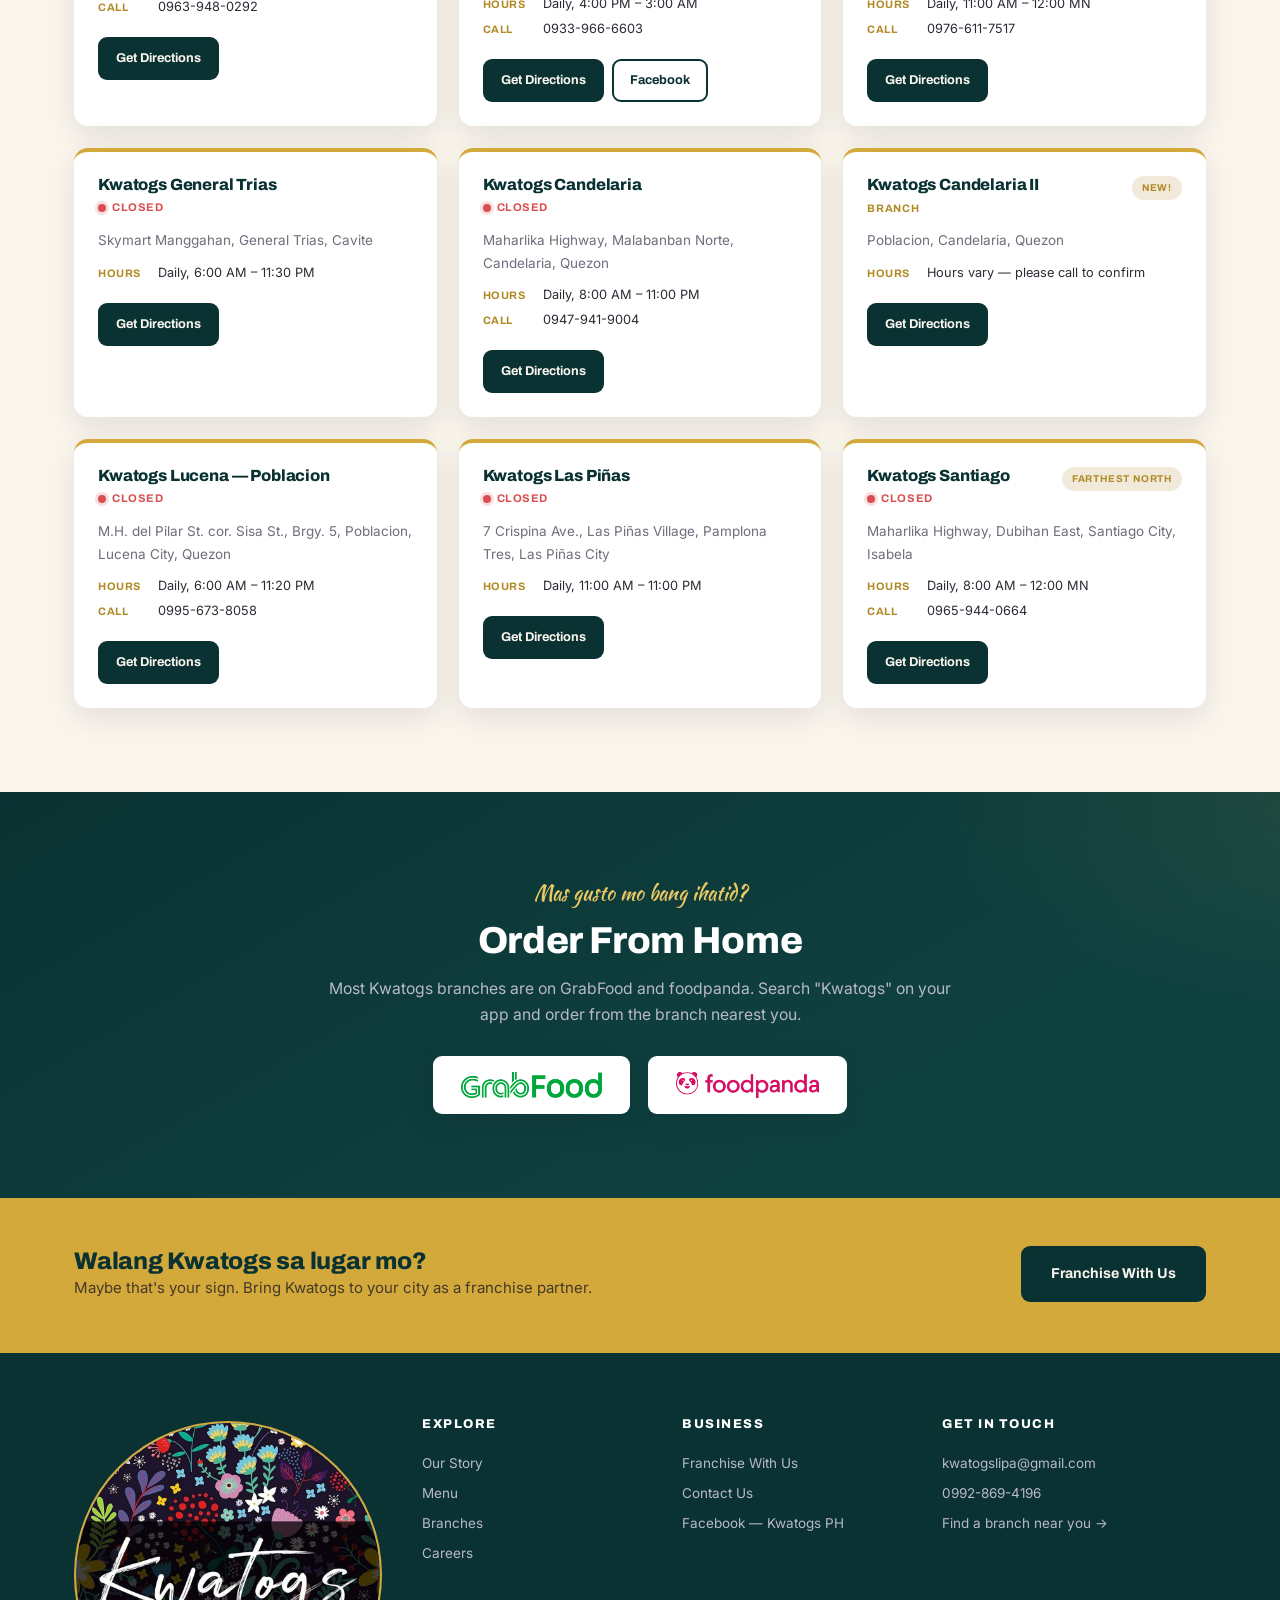
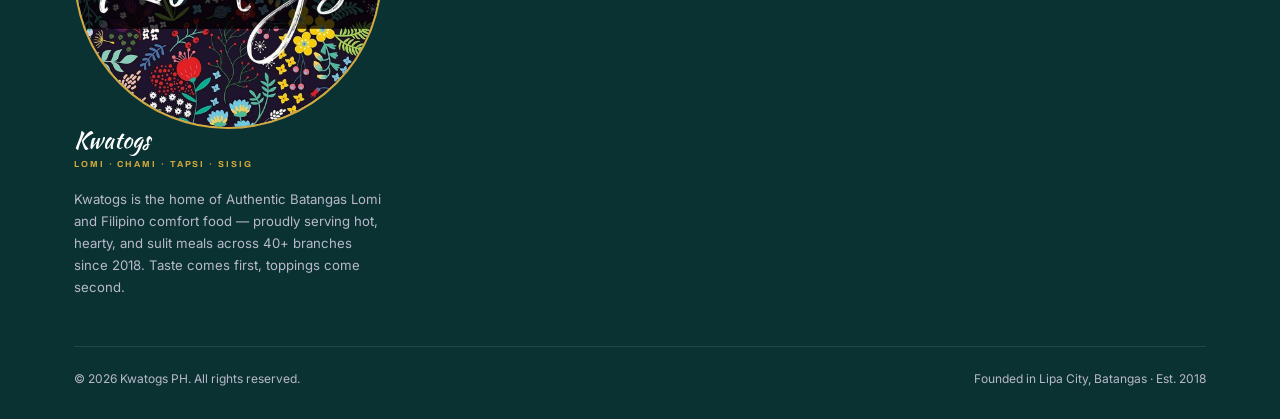
==== commit d9684c86: "Branches: remove Trece Martires & Mataas na Kahoy, add San Pascual (33 total) Co-Authored-By: Claude" ====
--- a/branches.html
+++ b/branches.html
@@ -65,7 +65,7 @@
       </div>
 
       <p class="finder-note" style="margin-bottom: 26px;">
-        Showing <strong><span id="branch-count">34</span></strong> branches.
+        Showing <strong><span id="branch-count">33</span></strong> branches.
         Open/Closed status updates live based on your local time. Some newer branches show
         "Hours vary" — please call ahead to confirm.
       </p>
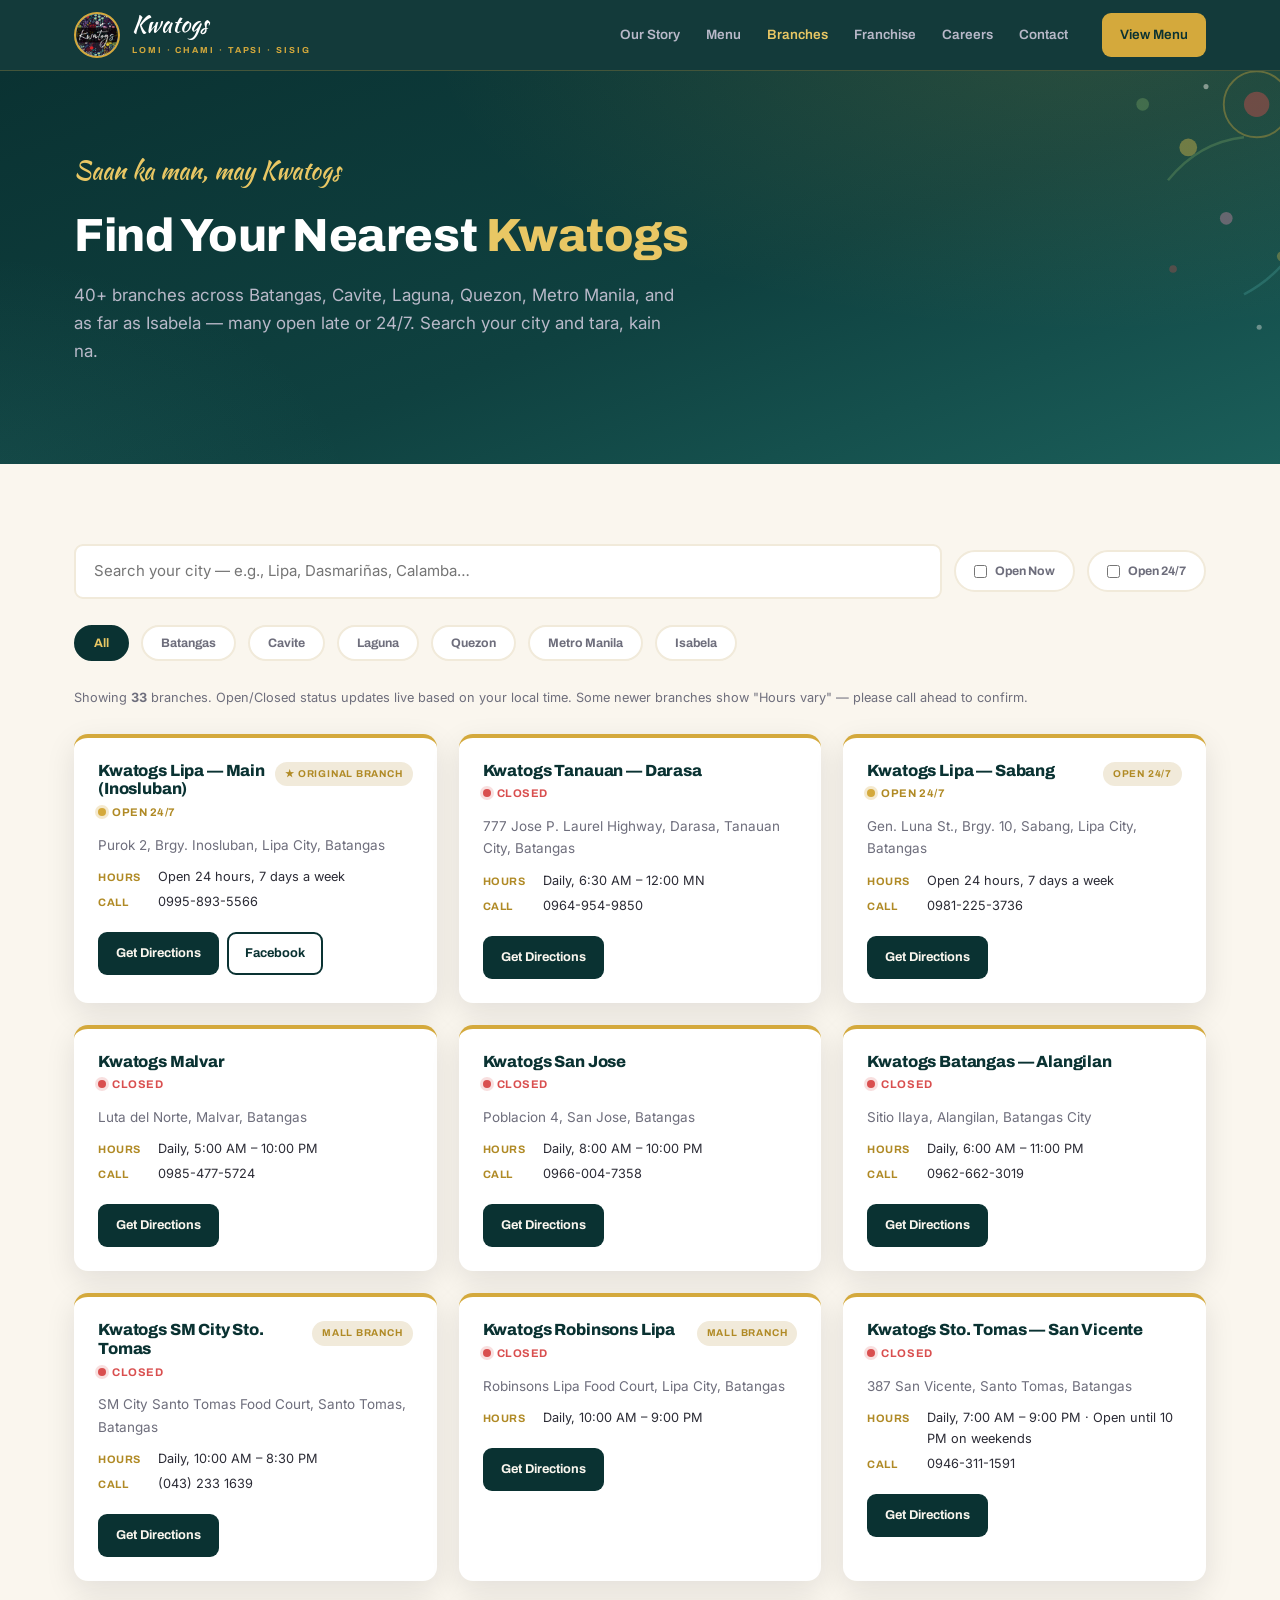
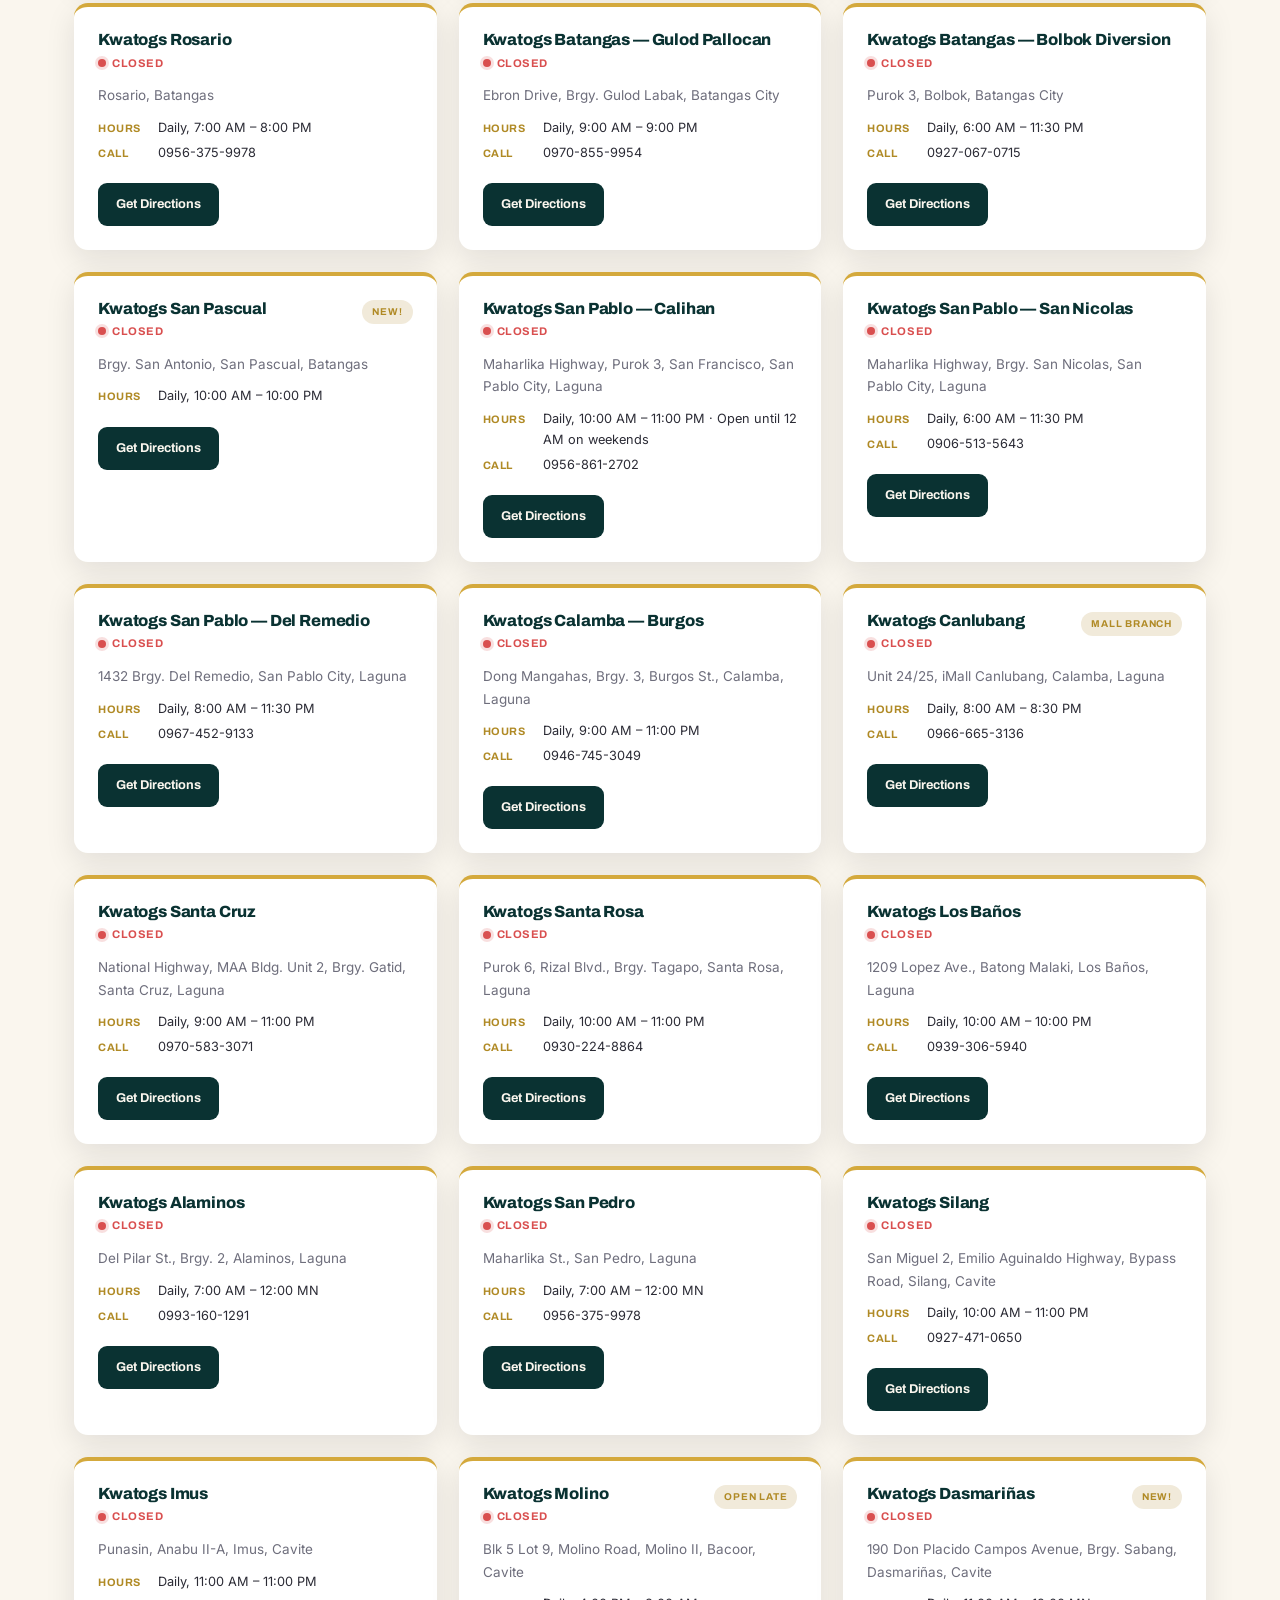
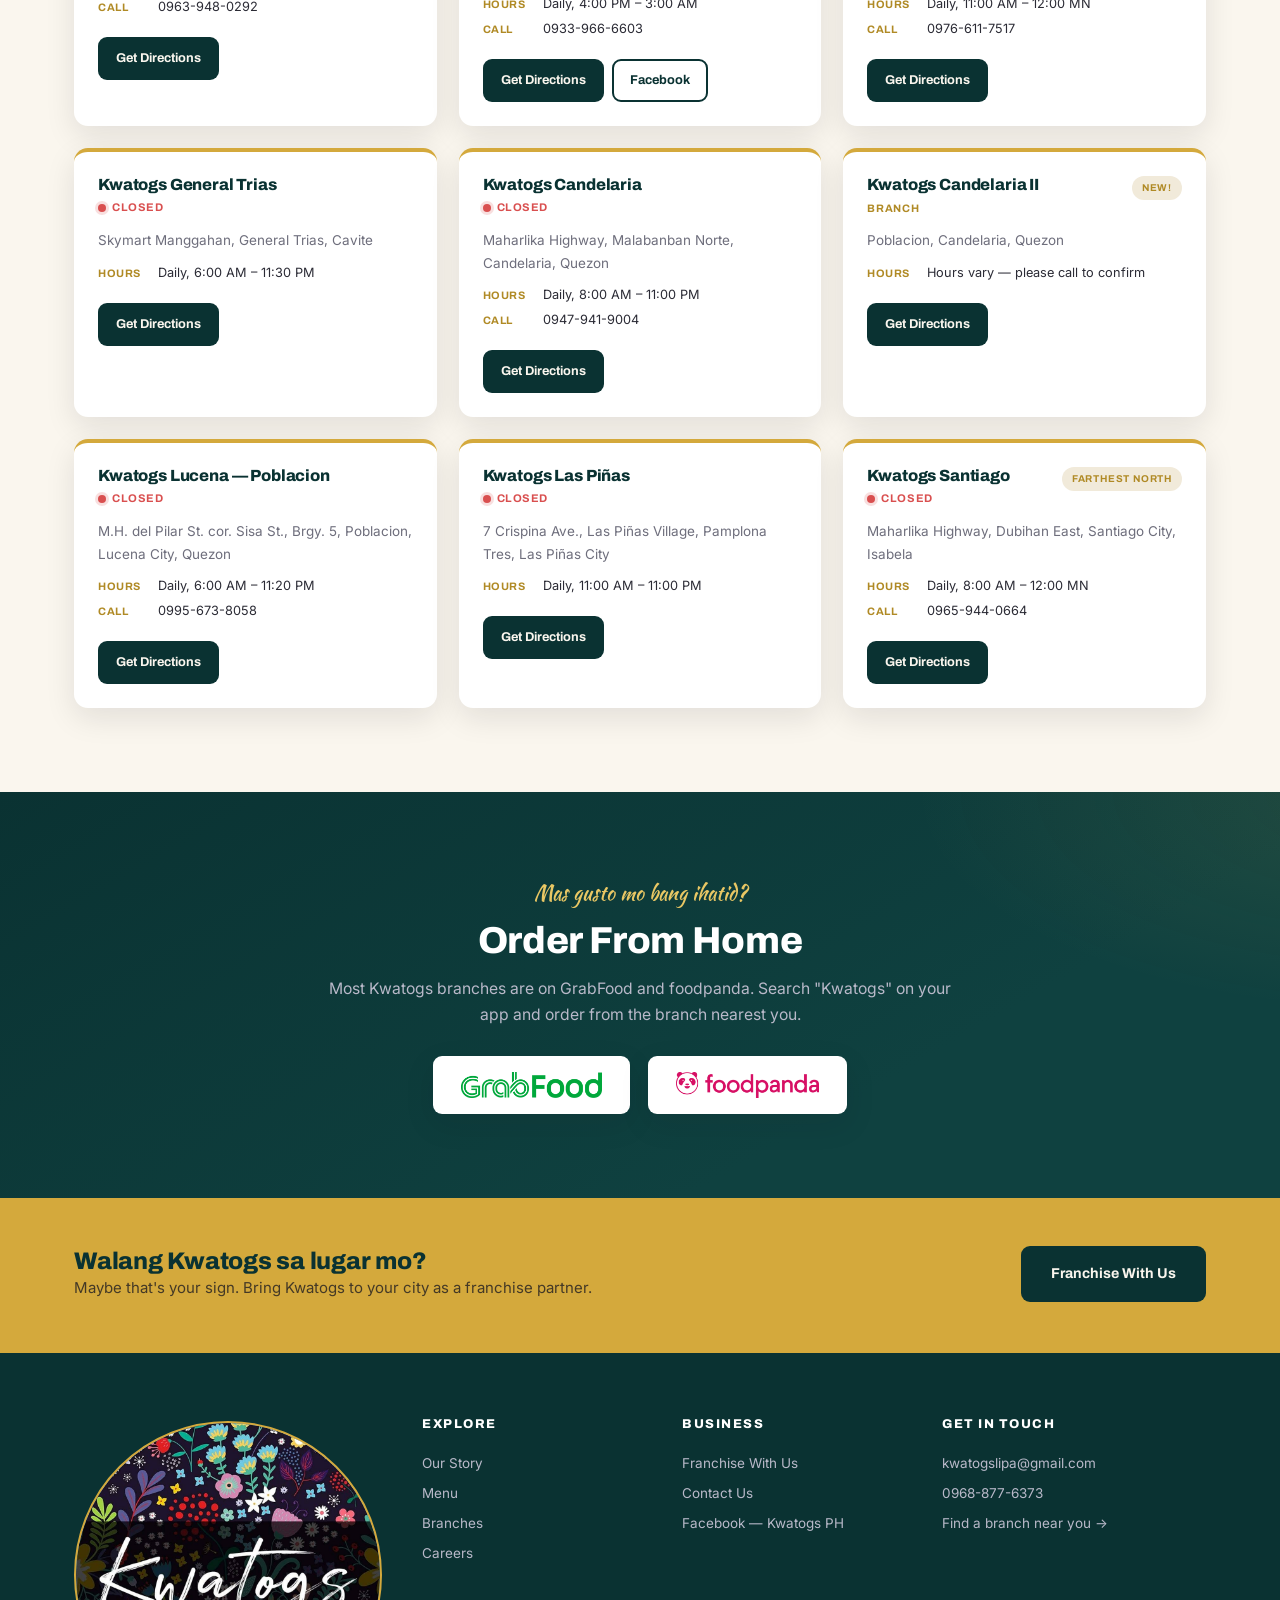
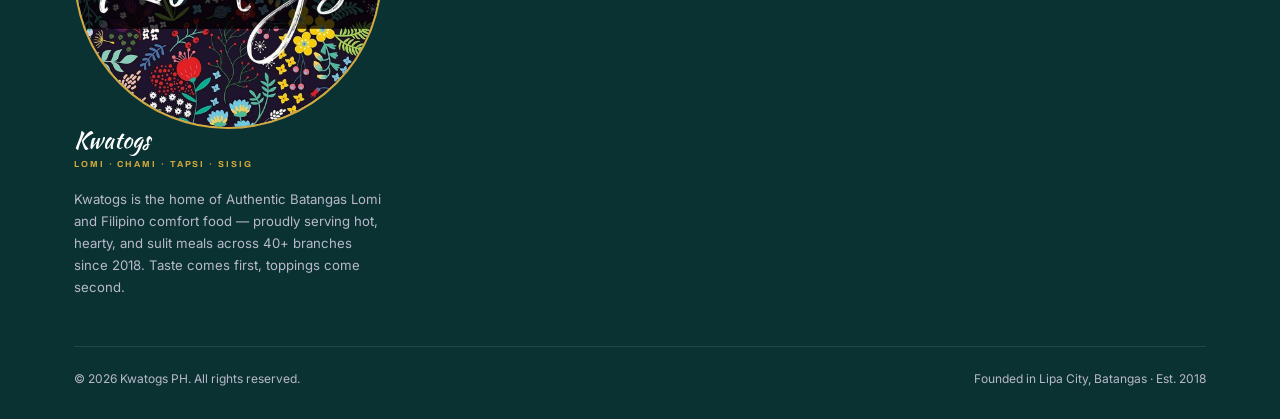
==== commit 826cb46d: "Update main contact number to 0968-877-6373 Replace the old 0992-869-4196 across all 14 occurrences:" ====
--- a/branches.html
+++ b/branches.html
@@ -5,11 +5,29 @@
   <meta name="viewport" content="width=device-width, initial-scale=1.0" />
   <title>Branches — KWATOGS | 40+ Locations Across Batangas, CALABARZON &amp; Beyond</title>
   <meta name="description" content="Find your nearest Kwatogs branch. 40+ locations across Batangas, Cavite, Laguna, Quezon, Metro Manila and Isabela — many open late or 24/7. Dine-in, takeout, and delivery." />
+  <!-- Open Graph / social share (Facebook, Messenger, LinkedIn) -->
+  <meta property="og:type" content="website" />
+  <meta property="og:site_name" content="Kwatogs" />
+  <meta property="og:locale" content="en_PH" />
+  <meta property="og:title" content="Branches — KWATOGS | 40+ Locations Across Batangas, CALABARZON &amp; Beyond" />
+  <meta property="og:description" content="Find your nearest Kwatogs branch. 40+ locations across Batangas, Cavite, Laguna, Quezon, Metro Manila and Isabela — many open late or 24/7. Dine-in, takeout, and delivery." />
+  <meta property="og:url" content="https://kwatogsph.com/branches.html" />
+  <meta property="og:image" content="https://kwatogsph.com/assets/img/og-image.jpg?v=1" />
+  <meta property="og:image:secure_url" content="https://kwatogsph.com/assets/img/og-image.jpg?v=1" />
+  <meta property="og:image:type" content="image/jpeg" />
+  <meta property="og:image:width" content="1200" />
+  <meta property="og:image:height" content="630" />
+  <meta property="og:image:alt" content="Kwatogs — Launch Your Own Lomi House. Now over 40 branches nationwide. Starts at ₱700K." />
+  <!-- Twitter / X card -->
+  <meta name="twitter:card" content="summary_large_image" />
+  <meta name="twitter:title" content="Branches — KWATOGS | 40+ Locations Across Batangas, CALABARZON &amp; Beyond" />
+  <meta name="twitter:description" content="Find your nearest Kwatogs branch. 40+ locations across Batangas, Cavite, Laguna, Quezon, Metro Manila and Isabela — many open late or 24/7. Dine-in, takeout, and delivery." />
+  <meta name="twitter:image" content="https://kwatogsph.com/assets/img/og-image.jpg?v=1" />
   <link rel="preconnect" href="https://fonts.googleapis.com" />
   <link rel="preconnect" href="https://fonts.gstatic.com" crossorigin />
   <link href="https://fonts.googleapis.com/css2?family=Archivo:wght@600;700;800;900&family=Inter:wght@400;500;600&family=Kaushan+Script&display=swap" rel="stylesheet" />
   <link rel="icon" type="image/png" href="assets/img/favicon.png" />
-  <link rel="stylesheet" href="assets/css/style.css" />
+  <link rel="stylesheet" href="assets/css/style.css?v=4" />
 </head>
 <body>
 
@@ -140,7 +158,7 @@
         <div>
           <h4>Get in Touch</h4>
           <a href="mailto:kwatogslipa@gmail.com">kwatogslipa@gmail.com</a>
-          <a href="tel:09928694196">0992-869-4196</a>
+          <a href="tel:09688776373">0968-877-6373</a>
           <a href="branches.html">Find a branch near you →</a>
         </div>
       </div>
@@ -151,6 +169,6 @@
     </div>
   </footer>
 
-  <script src="assets/js/main.js"></script>
+  <script src="assets/js/main.js?v=3"></script>
 </body>
 </html>
--- a/assets/css/style.css
+++ b/assets/css/style.css
@@ -874,6 +874,94 @@
   font-size: 0.8rem;
 }
 
+/* ---------- Commissary ---------- */
+.commissary .comm-head { max-width: 760px; }
+.commissary .comm-head .section-sub { max-width: 720px; }
+
+.comm-features {
+  display: grid;
+  grid-template-columns: repeat(3, 1fr);
+  gap: 22px;
+  margin-top: 40px;
+}
+.comm-feature {
+  background: var(--navy-2);
+  border: 1px solid rgba(212, 169, 60, 0.18);
+  border-radius: var(--radius);
+  padding: 26px 24px;
+}
+.comm-feature .comm-ico {
+  display: inline-flex;
+  align-items: center;
+  justify-content: center;
+  width: 46px;
+  height: 46px;
+  border-radius: 12px;
+  background: rgba(212, 169, 60, 0.14);
+  font-size: 1.4rem;
+  margin-bottom: 14px;
+}
+.comm-feature h3 {
+  font-family: "Archivo", sans-serif;
+  font-weight: 800;
+  font-size: 1.05rem;
+  color: var(--white);
+  margin-bottom: 8px;
+}
+.comm-feature p { font-size: 0.9rem; color: var(--muted-on-dark); line-height: 1.6; }
+
+.comm-banner {
+  position: relative;
+  margin: 48px 0 14px;
+  border-radius: var(--radius);
+  overflow: hidden;
+  box-shadow: var(--shadow-lg);
+}
+.comm-banner img { display: block; width: 100%; height: auto; }
+.comm-banner figcaption {
+  position: absolute;
+  left: 0;
+  right: 0;
+  bottom: 0;
+  padding: 44px 22px 16px;
+  font-family: "Archivo", sans-serif;
+  font-weight: 700;
+  font-size: 0.95rem;
+  color: #fff;
+  background: linear-gradient(to top, rgba(10, 50, 50, 0.88), transparent);
+}
+
+/* Masonry gallery — handles mixed portrait/landscape without cropping */
+.comm-gallery { column-count: 4; column-gap: 14px; }
+.comm-gallery figure {
+  break-inside: avoid;
+  margin: 0 0 14px;
+  position: relative;
+  border-radius: var(--radius-sm);
+  overflow: hidden;
+  box-shadow: var(--shadow);
+  background: var(--navy-2);
+}
+.comm-gallery img { display: block; width: 100%; height: auto; transition: transform 0.5s ease; }
+.comm-gallery figure:hover img { transform: scale(1.05); }
+.comm-gallery figcaption {
+  position: absolute;
+  left: 0;
+  right: 0;
+  bottom: 0;
+  padding: 30px 14px 12px;
+  font-size: 0.82rem;
+  font-weight: 500;
+  color: #fff;
+  background: linear-gradient(to top, rgba(10, 50, 50, 0.9), transparent);
+}
+@media (max-width: 980px) {
+  .comm-features { grid-template-columns: 1fr; }
+  .comm-gallery { column-count: 3; }
+}
+@media (max-width: 720px) { .comm-gallery { column-count: 2; } }
+@media (max-width: 460px) { .comm-gallery { column-count: 1; } }
+
 /* ---------- Responsive ---------- */
 @media (max-width: 980px) {
   .grid-4, .grid-3 { grid-template-columns: repeat(2, 1fr); }
